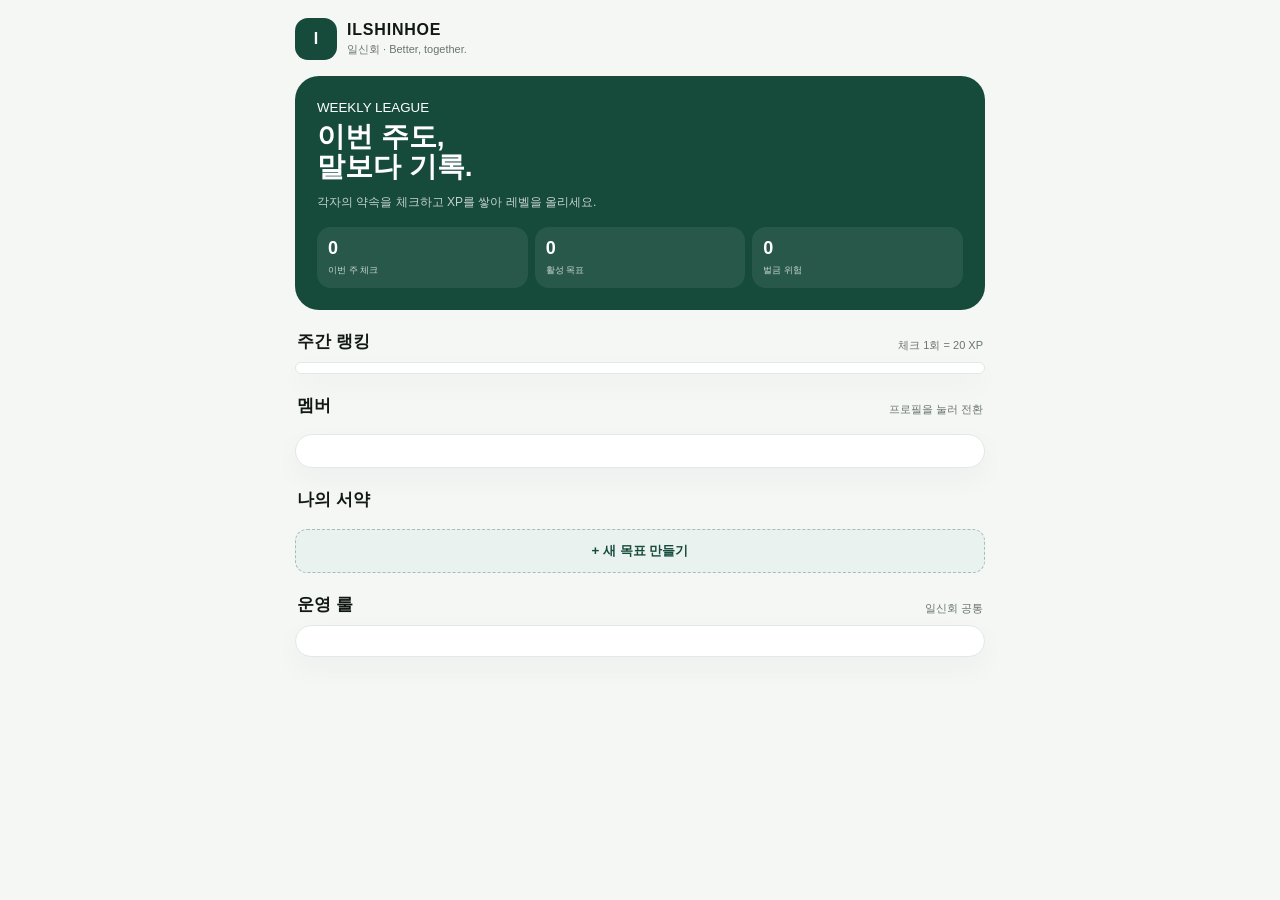
==== ilshinhoe/index.html @ 4b1492bb "Add ILSHINHOE routine league app" ====
<!doctype html><html lang="ko"><head><meta charset="utf-8"><meta name="viewport" content="width=device-width,initial-scale=1,viewport-fit=cover"><meta name="theme-color" content="#164A3B"><meta property="og:title" content="ILSHINHOE · 일신회"><meta property="og:description" content="세 사람이 함께 만드는 목표 리그"><title>ILSHINHOE · 일신회</title><style>:root{--b:#164A3B;--s:#EAF2EF;--bg:#F5F7F5;--t:#111815;--m:#6A7570;--l:#E2E8E5;--d:#963C35}*{box-sizing:border-box}body{margin:0;background:var(--bg);color:var(--t);font-family:-apple-system,BlinkMacSystemFont,"Apple SD Gothic Neo","Noto Sans KR",sans-serif}.app{max-width:720px;margin:auto;padding:18px 15px 80px}.top{display:flex;justify-content:space-between;align-items:center}.brand{display:flex;gap:10px;align-items:center}.seal,.av{display:grid;place-items:center;background:var(--b);color:#fff;font-weight:900}.seal{width:42px;height:42px;border-radius:13px}.brand b{letter-spacing:.05em}.brand small,.muted{color:var(--m);font-size:11px}.hero{margin-top:16px;background:var(--b);color:#fff;border-radius:24px;padding:22px}.hero h1{font-size:28px;line-height:1.08;margin:6px 0}.hero p{font-size:12px;opacity:.75}.stats{display:grid;grid-template-columns:repeat(3,1fr);gap:7px;margin-top:16px}.stats div{background:#ffffff14;border-radius:14px;padding:11px}.stats b{display:block;font-size:18px}.stats span{font-size:9px;opacity:.75}.sec{margin-top:20px}.sh{display:flex;justify-content:space-between;align-items:end;margin:0 2px 9px}.sh h2{font-size:17px;margin:0}.card{background:#fff;border:1px solid var(--l);border-radius:19px;box-shadow:0 10px 28px #17342c0a}.rank{padding:5px 14px}.rr{display:grid;grid-template-columns:24px 42px 1fr auto;gap:9px;align-items:center;padding:12px 0;border-bottom:1px solid var(--l)}.rr:last-child{border:0}.av{width:42px;height:42px;border-radius:50%;background:var(--s);color:var(--b);border:1px solid #d5e4de}.tabs{display:flex;gap:8px;overflow:auto;padding-bottom:8px}.tab{min-width:145px;background:#fff;border:1px solid var(--l);border-radius:16px;padding:10px;display:flex;gap:8px;align-items:center;text-align:left}.tab.on{border-color:var(--b);box-shadow:inset 0 0 0 1px var(--b)}.tab .av{width:36px;height:36px}.profile{padding:16px}.ph{display:flex;gap:11px;align-items:center}.ph .av{width:56px;height:56px;font-size:22px}.pm{flex:1}.pm h3{margin:0}.lv{background:var(--s);color:var(--b);font-weight:900;font-size:11px;border-radius:999px;padding:7px 9px}.bar{height:7px;background:#EDF1EF;border-radius:99px;overflow:hidden}.bar i{display:block;height:100%;background:var(--b)}.profile>.bar{margin-top:13px}.mins{display:grid;grid-template-columns:repeat(3,1fr);gap:7px;margin-top:12px}.mins div{background:#F7F9F8;border-radius:13px;padding:9px}.mins b{display:block}.mins span{color:var(--m);font-size:9px}.goals{display:grid;gap:9px}.goal{padding:14px}.gh{display:flex;gap:9px}.gm{flex:1}.gt{font-weight:900}.tag{font-size:9px;color:var(--b);background:var(--s);border-radius:99px;padding:3px 6px;margin-left:5px}.desc{color:var(--m);font-size:10px;line-height:1.5;margin-top:5px}.fine{font-size:10px;color:var(--d);font-weight:900}.prog{display:flex;gap:8px;align-items:center;margin-top:11px}.prog .bar{flex:1}.acts{display:grid;grid-template-columns:1fr 43px;gap:7px;margin-top:10px}.check,.add,.save{border:0;background:var(--b);color:#fff;font-weight:900;border-radius:12px;padding:12px}.check.done{background:var(--s);color:var(--b)}.edit{border:1px solid var(--l);background:#fff;border-radius:12px}.add{width:100%;margin-top:9px;background:var(--s);color:var(--b);border:1px dashed #a6beb5}.rules{padding:15px;color:#53605b;font-size:11px;line-height:1.6;white-space:pre-line}dialog{border:0;padding:0;border-radius:24px 24px 0 0;width:min(720px,100%);max-width:none;margin:auto 0 0}dialog::backdrop{background:#0b1d1790}.sheet{padding:17px 17px 28px;max-height:88vh;overflow:auto}.f{margin-bottom:10px}.f label{display:block;font-size:10px;color:var(--m);font-weight:900;margin-bottom:5px}.f input,.f textarea,.f select{width:100%;padding:12px;border:1px solid var(--l);border-radius:12px;background:#fff}.f textarea{min-height:70px}.two{display:grid;grid-template-columns:1fr 1fr;gap:8px}.save,.del{width:100%}.del{margin-top:7px;padding:11px;border:1px solid #ead5d2;background:#fff;color:var(--d);border-radius:12px;font-weight:800}@media(min-width:600px){.goals{grid-template-columns:1fr 1fr}}</style></head><body><main class="app"><header class="top"><div class="brand"><div class="seal">I</div><div><b>ILSHINHOE</b><br><small>일신회 · Better, together.</small></div></div><small id="date"></small></header><section class="hero"><small>WEEKLY LEAGUE</small><h1>이번 주도,<br>말보다 기록.</h1><p>각자의 약속을 체크하고 XP를 쌓아 레벨을 올리세요.</p><div class="stats"><div><b id="wd">0</b><span>이번 주 체크</span></div><div><b id="ag">0</b><span>활성 목표</span></div><div><b id="rf">0</b><span>벌금 위험</span></div></div></section><section class="sec"><div class="sh"><h2>주간 랭킹</h2><span class="muted">체크 1회 = 20 XP</span></div><div class="card rank" id="rank"></div></section><section class="sec"><div class="sh"><h2>멤버</h2><span class="muted">프로필을 눌러 전환</span></div><div class="tabs" id="tabs"></div><div class="card profile" id="profile"></div></section><section class="sec"><div class="sh"><h2>나의 서약</h2><span class="muted" id="gc"></span></div><div class="goals" id="goals"></div><button class="add" id="add">+ 새 목표 만들기</button></section><section class="sec"><div class="sh"><h2>운영 룰</h2><span class="muted">일신회 공통</span></div><div class="card rules" id="rules"></div></section></main><dialog id="dlg"><div class="sheet"><h3 id="st">새 목표</h3><form id="form"><input type="hidden" id="gid"><div class="f"><label>목표명</label><input id="title" required></div><div class="f"><label>실천 내용</label><textarea id="desc"></textarea></div><div class="f"><label>인증 방식</label><input id="proof"></div><div class="two"><div class="f"><label>주기</label><select id="cad"><option value="daily">매일</option><option value="weekly">주간</option></select></div><div class="f"><label>주간 횟수</label><input id="target" type="number" min="1" max="7" value="1"></div></div><div class="f"><label>미달성 벌금</label><input id="fine" type="number" min="0" step="1000" value="10000"></div><button class="save">저장하기</button><button type="button" class="del" id="del" hidden>이 목표 삭제</button></form></div></dialog><script>const U='https://kpotsnjhysgrhlnlhdnz.supabase.co',K='sb_publishable_DghWWFFdMmpY84PlZG7lMw_a0mKXqeX',H={apikey:K,Authorization:'Bearer '+K,'Content-Type':'application/json'},S={m:[],g:[],c:[],s:{},id:'son-jeongwoo'},$=s=>document.querySelector(s),$$=s=>[...document.querySelectorAll(s)];const ds=(d=new Date())=>`${d.getFullYear()}-${String(d.getMonth()+1).padStart(2,'0')}-${String(d.getDate()).padStart(2,'0')}`;function mon(d=new Date()){d=new Date(d);d.setDate(d.getDate()-((d.getDay()+6)%7));d.setHours(0,0,0,0);return d}function ad(d,n){d=new Date(d);d.setDate(d.getDate()+n);return d}const won=n=>new Intl.NumberFormat('ko-KR').format(n)+'원';async function api(p,o={}){let r=await fetch(U+'/rest/v1/'+p,{...o,headers:{...H,...o.headers}}),t=await r.text();if(!r.ok)throw Error(t);return t?JSON.parse(t):null}const gs=id=>S.g.filter(g=>g.member_id===id&&g.active),cs=id=>S.c.filter(c=>c.goal_id===id),wc=id=>{let a=ds(mon()),b=ds(ad(mon(),6));return S.c.filter(c=>c.goal_id===id&&c.check_date>=a&&c.check_date<=b)};function xp(id,all=false){let x=0;gs(id).forEach(g=>{let n=(all?cs(g.id):wc(g.id)).length;x+=n*20;if(!all&&g.cadence==='weekly'&&n>=g.target_count)x+=40});return x}const lv=x=>Math.floor(x/120)+1;function streak(id){let a=[...new Set(gs(id).flatMap(g=>cs(g.id).map(c=>c.check_date)))].sort().reverse();if(!a.length)return 0;let d=new Date();if(a[0]!=ds(d)){d.setDate(d.getDate()-1);if(a[0]!=ds(d))return 0}let s=0;for(let v of a){if(v==ds(d)){s++;d.setDate(d.getDate()-1)}else break}return s}function risk(id){let n=new Date(),el=((n.getDay()+6)%7)+1,t=0;gs(id).forEach(g=>{if(g.cadence==='daily'){let a=ds(mon()),b=ds(n),d=S.c.filter(c=>c.goal_id===g.id&&c.check_date>=a&&c.check_date<=b).length;t+=Math.max(0,el-d)*g.fine_amount}else if(n.getDay()===0&&wc(g.id).length<g.target_count)t+=g.fine_amount});return t}function render(){date.textContent=new Intl.DateTimeFormat('ko-KR',{month:'long',day:'numeric',weekday:'short'}).format(new Date());let a=ds(mon()),b=ds(ad(mon(),6));wd.textContent=S.c.filter(c=>c.check_date>=a&&c.check_date<=b).length;ag.textContent=S.g.filter(g=>g.active).length;rf.textContent=won(S.m.reduce((x,m)=>x+risk(m.id),0)).replace('원','');let r=[...S.m].sort((a,b)=>xp(b.id)-xp(a.id));rank.innerHTML=r.map((m,i)=>`<div class="rr"><b>${i+1}</b><div class="av">${m.display_name[0]}</div><div><b>${m.display_name}</b><br><small class="muted">Lv.${lv(xp(m.id,true))} · ${streak(m.id)}일 연속</small></div><b style="color:var(--b)">${xp(m.id)} XP</b></div>`).join('');tabs.innerHTML=S.m.map(m=>`<button class="tab ${m.id===S.id?'on':''}" data-m="${m.id}"><div class="av">${m.display_name[0]}</div><div><b>${m.display_name}</b><br><small class="muted">Lv.${lv(xp(m.id,true))}</small></div></button>`).join('');let m=S.m.find(x=>x.id===S.id)||S.m[0];if(!m)return;let x=xp(m.id,true);profile.innerHTML=`<div class="ph"><div class="av">${m.display_name[0]}</div><div class="pm"><h3>${m.display_name}</h3><small class="muted">ILSHINHOE MEMBER · ${xp(m.id)} XP this week</small></div><div class="lv">LV.${lv(x)}</div></div><div class="bar"><i style="width:${Math.round((x%120)/120*100)}%"></i></div><div class="mins"><div><b>${streak(m.id)}일</b><span>연속 기록</span></div><div><b>${xp(m.id)} XP</b><span>주간 경험치</span></div><div><b>${won(risk(m.id)).replace('원','')}</b><span>벌금 위험</span></div></div>`;let gl=gs(m.id);gc.textContent=gl.length+'개 활성';goals.innerHTML=gl.length?gl.map((g,i)=>{let p=g.cadence==='daily'?(S.c.some(c=>c.goal_id===g.id&&c.check_date===ds())?1:0):wc(g.id).length,t=g.cadence==='daily'?1:g.target_count,d=p>=t;return `<article class="card goal"><div class="gh"><div class="gm"><div class="gt">${g.title}<span class="tag">${g.cadence==='daily'?'매일':'주 '+g.target_count+'회'}</span></div><div class="desc">${g.description||'세부 내용 없음'}${g.proof_method?'<br>인증 · '+g.proof_method:''}</div></div><div class="fine">-${won(g.fine_amount)}</div></div><div class="prog"><div class="bar"><i style="width:${Math.min(100,p/t*100)}%"></i></div><small>${p}/${t}</small></div><div class="acts"><button class="check ${d?'done':''}" data-c="${g.id}">${d&&g.cadence==='daily'?'✓ 오늘 완료':g.cadence==='daily'?'오늘 완료 체크':'+ 1회 기록'}</button><button class="edit" data-e="${g.id}">⋯</button></div></article>`}).join(''):'<div class="card rules">아직 목표가 없습니다.</div>';rules.textContent=S.s.group_rules||'매주 일요일 자정 정산';$$('[data-m]').forEach(b=>b.onclick=()=>{S.id=b.dataset.m;render()});$$('[data-c]').forEach(b=>b.onclick=()=>check(b.dataset.c));$$('[data-e]').forEach(b=>b.onclick=()=>openGoal(S.g.find(g=>g.id===b.dataset.e)))}async function check(id){let g=S.g.find(x=>x.id===id),e=S.c.find(c=>c.goal_id===id&&c.check_date===ds());if(e&&g.cadence==='daily')await api('goal_checkins?id=eq.'+e.id,{method:'DELETE'});else if(!e)await api('goal_checkins',{method:'POST',headers:{Prefer:'return=minimal'},body:JSON.stringify({goal_id:id,check_date:ds(),note:''})});await load()}function openGoal(g){form.reset();gid.value=g?.id||'';st.textContent=g?'목표 수정':'새 목표';title.value=g?.title||'';desc.value=g?.description||'';proof.value=g?.proof_method||'';cad.value=g?.cadence||'daily';target.value=g?.target_count||1;fine.value=g?.fine_amount||10000;del.hidden=!g;dlg.showModal()}add.onclick=()=>openGoal();form.onsubmit=async e=>{e.preventDefault();let id=gid.value,p={member_id:S.id,title:title.value,description:desc.value,proof_method:proof.value,cadence:cad.value,target_count:+target.value||1,fine_amount:+fine.value||0,active:true};await api(id?'goals?id=eq.'+id:'goals',{method:id?'PATCH':'POST',headers:{Prefer:'return=minimal'},body:JSON.stringify(p)});dlg.close();load()};del.onclick=async()=>{if(gid.value&&confirm('이 목표를 삭제할까요?')){await api('goals?id=eq.'+gid.value,{method:'DELETE'});dlg.close();load()}};async function load(){let st=ds(ad(new Date(),-90)),v=await Promise.all([api('members?select=*&order=created_at.asc'),api('goals?select=*&order=sort_order.asc,created_at.asc'),api('goal_checkins?select=*&check_date=gte.'+st),api('settings?select=*')]);S.m=v[0]||[];S.g=v[1]||[];S.c=v[2]||[];S.s=Object.fromEntries((v[3]||[]).map(x=>[x.key,x.value]));render()}load();</script></body></html>
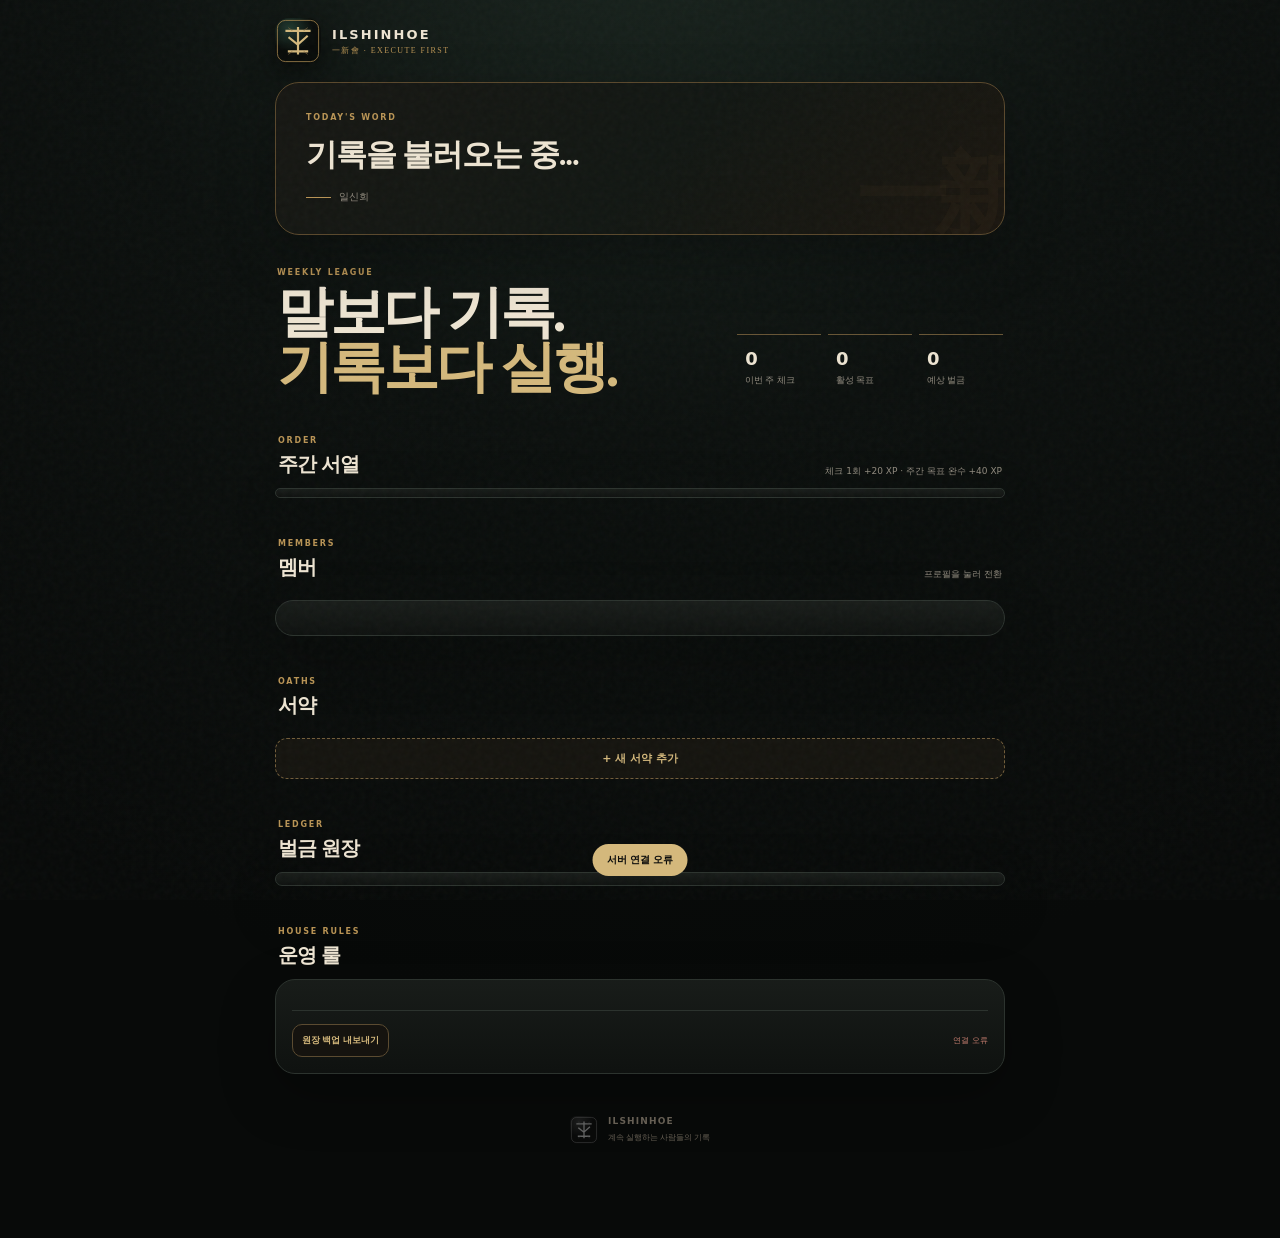
==== commit ac5f723a: "Redesign ILSHINHOE as installable noir PWA" ====
--- a/ilshinhoe/index.html
+++ b/ilshinhoe/index.html
@@ -1 +1,58 @@
-<!doctype html><html lang="ko"><head><meta charset="utf-8"><meta name="viewport" content="width=device-width,initial-scale=1,viewport-fit=cover"><meta name="theme-color" content="#164A3B"><meta property="og:title" content="ILSHINHOE · 일신회"><meta property="og:description" content="세 사람이 함께 만드는 목표 리그"><title>ILSHINHOE · 일신회</title><style>:root{--b:#164A3B;--s:#EAF2EF;--bg:#F5F7F5;--t:#111815;--m:#6A7570;--l:#E2E8E5;--d:#963C35}*{box-sizing:border-box}body{margin:0;background:var(--bg);color:var(--t);font-family:-apple-system,BlinkMacSystemFont,"Apple SD Gothic Neo","Noto Sans KR",sans-serif}.app{max-width:720px;margin:auto;padding:18px 15px 80px}.top{display:flex;justify-content:space-between;align-items:center}.brand{display:flex;gap:10px;align-items:center}.seal,.av{display:grid;place-items:center;background:var(--b);color:#fff;font-weight:900}.seal{width:42px;height:42px;border-radius:13px}.brand b{letter-spacing:.05em}.brand small,.muted{color:var(--m);font-size:11px}.hero{margin-top:16px;background:var(--b);color:#fff;border-radius:24px;padding:22px}.hero h1{font-size:28px;line-height:1.08;margin:6px 0}.hero p{font-size:12px;opacity:.75}.stats{display:grid;grid-template-columns:repeat(3,1fr);gap:7px;margin-top:16px}.stats div{background:#ffffff14;border-radius:14px;padding:11px}.stats b{display:block;font-size:18px}.stats span{font-size:9px;opacity:.75}.sec{margin-top:20px}.sh{display:flex;justify-content:space-between;align-items:end;margin:0 2px 9px}.sh h2{font-size:17px;margin:0}.card{background:#fff;border:1px solid var(--l);border-radius:19px;box-shadow:0 10px 28px #17342c0a}.rank{padding:5px 14px}.rr{display:grid;grid-template-columns:24px 42px 1fr auto;gap:9px;align-items:center;padding:12px 0;border-bottom:1px solid var(--l)}.rr:last-child{border:0}.av{width:42px;height:42px;border-radius:50%;background:var(--s);color:var(--b);border:1px solid #d5e4de}.tabs{display:flex;gap:8px;overflow:auto;padding-bottom:8px}.tab{min-width:145px;background:#fff;border:1px solid var(--l);border-radius:16px;padding:10px;display:flex;gap:8px;align-items:center;text-align:left}.tab.on{border-color:var(--b);box-shadow:inset 0 0 0 1px var(--b)}.tab .av{width:36px;height:36px}.profile{padding:16px}.ph{display:flex;gap:11px;align-items:center}.ph .av{width:56px;height:56px;font-size:22px}.pm{flex:1}.pm h3{margin:0}.lv{background:var(--s);color:var(--b);font-weight:900;font-size:11px;border-radius:999px;padding:7px 9px}.bar{height:7px;background:#EDF1EF;border-radius:99px;overflow:hidden}.bar i{display:block;height:100%;background:var(--b)}.profile>.bar{margin-top:13px}.mins{display:grid;grid-template-columns:repeat(3,1fr);gap:7px;margin-top:12px}.mins div{background:#F7F9F8;border-radius:13px;padding:9px}.mins b{display:block}.mins span{color:var(--m);font-size:9px}.goals{display:grid;gap:9px}.goal{padding:14px}.gh{display:flex;gap:9px}.gm{flex:1}.gt{font-weight:900}.tag{font-size:9px;color:var(--b);background:var(--s);border-radius:99px;padding:3px 6px;margin-left:5px}.desc{color:var(--m);font-size:10px;line-height:1.5;margin-top:5px}.fine{font-size:10px;color:var(--d);font-weight:900}.prog{display:flex;gap:8px;align-items:center;margin-top:11px}.prog .bar{flex:1}.acts{display:grid;grid-template-columns:1fr 43px;gap:7px;margin-top:10px}.check,.add,.save{border:0;background:var(--b);color:#fff;font-weight:900;border-radius:12px;padding:12px}.check.done{background:var(--s);color:var(--b)}.edit{border:1px solid var(--l);background:#fff;border-radius:12px}.add{width:100%;margin-top:9px;background:var(--s);color:var(--b);border:1px dashed #a6beb5}.rules{padding:15px;color:#53605b;font-size:11px;line-height:1.6;white-space:pre-line}dialog{border:0;padding:0;border-radius:24px 24px 0 0;width:min(720px,100%);max-width:none;margin:auto 0 0}dialog::backdrop{background:#0b1d1790}.sheet{padding:17px 17px 28px;max-height:88vh;overflow:auto}.f{margin-bottom:10px}.f label{display:block;font-size:10px;color:var(--m);font-weight:900;margin-bottom:5px}.f input,.f textarea,.f select{width:100%;padding:12px;border:1px solid var(--l);border-radius:12px;background:#fff}.f textarea{min-height:70px}.two{display:grid;grid-template-columns:1fr 1fr;gap:8px}.save,.del{width:100%}.del{margin-top:7px;padding:11px;border:1px solid #ead5d2;background:#fff;color:var(--d);border-radius:12px;font-weight:800}@media(min-width:600px){.goals{grid-template-columns:1fr 1fr}}</style></head><body><main class="app"><header class="top"><div class="brand"><div class="seal">I</div><div><b>ILSHINHOE</b><br><small>일신회 · Better, together.</small></div></div><small id="date"></small></header><section class="hero"><small>WEEKLY LEAGUE</small><h1>이번 주도,<br>말보다 기록.</h1><p>각자의 약속을 체크하고 XP를 쌓아 레벨을 올리세요.</p><div class="stats"><div><b id="wd">0</b><span>이번 주 체크</span></div><div><b id="ag">0</b><span>활성 목표</span></div><div><b id="rf">0</b><span>벌금 위험</span></div></div></section><section class="sec"><div class="sh"><h2>주간 랭킹</h2><span class="muted">체크 1회 = 20 XP</span></div><div class="card rank" id="rank"></div></section><section class="sec"><div class="sh"><h2>멤버</h2><span class="muted">프로필을 눌러 전환</span></div><div class="tabs" id="tabs"></div><div class="card profile" id="profile"></div></section><section class="sec"><div class="sh"><h2>나의 서약</h2><span class="muted" id="gc"></span></div><div class="goals" id="goals"></div><button class="add" id="add">+ 새 목표 만들기</button></section><section class="sec"><div class="sh"><h2>운영 룰</h2><span class="muted">일신회 공통</span></div><div class="card rules" id="rules"></div></section></main><dialog id="dlg"><div class="sheet"><h3 id="st">새 목표</h3><form id="form"><input type="hidden" id="gid"><div class="f"><label>목표명</label><input id="title" required></div><div class="f"><label>실천 내용</label><textarea id="desc"></textarea></div><div class="f"><label>인증 방식</label><input id="proof"></div><div class="two"><div class="f"><label>주기</label><select id="cad"><option value="daily">매일</option><option value="weekly">주간</option></select></div><div class="f"><label>주간 횟수</label><input id="target" type="number" min="1" max="7" value="1"></div></div><div class="f"><label>미달성 벌금</label><input id="fine" type="number" min="0" step="1000" value="10000"></div><button class="save">저장하기</button><button type="button" class="del" id="del" hidden>이 목표 삭제</button></form></div></dialog><script>const U='https://kpotsnjhysgrhlnlhdnz.supabase.co',K='sb_publishable_DghWWFFdMmpY84PlZG7lMw_a0mKXqeX',H={apikey:K,Authorization:'Bearer '+K,'Content-Type':'application/json'},S={m:[],g:[],c:[],s:{},id:'son-jeongwoo'},$=s=>document.querySelector(s),$$=s=>[...document.querySelectorAll(s)];const ds=(d=new Date())=>`${d.getFullYear()}-${String(d.getMonth()+1).padStart(2,'0')}-${String(d.getDate()).padStart(2,'0')}`;function mon(d=new Date()){d=new Date(d);d.setDate(d.getDate()-((d.getDay()+6)%7));d.setHours(0,0,0,0);return d}function ad(d,n){d=new Date(d);d.setDate(d.getDate()+n);return d}const won=n=>new Intl.NumberFormat('ko-KR').format(n)+'원';async function api(p,o={}){let r=await fetch(U+'/rest/v1/'+p,{...o,headers:{...H,...o.headers}}),t=await r.text();if(!r.ok)throw Error(t);return t?JSON.parse(t):null}const gs=id=>S.g.filter(g=>g.member_id===id&&g.active),cs=id=>S.c.filter(c=>c.goal_id===id),wc=id=>{let a=ds(mon()),b=ds(ad(mon(),6));return S.c.filter(c=>c.goal_id===id&&c.check_date>=a&&c.check_date<=b)};function xp(id,all=false){let x=0;gs(id).forEach(g=>{let n=(all?cs(g.id):wc(g.id)).length;x+=n*20;if(!all&&g.cadence==='weekly'&&n>=g.target_count)x+=40});return x}const lv=x=>Math.floor(x/120)+1;function streak(id){let a=[...new Set(gs(id).flatMap(g=>cs(g.id).map(c=>c.check_date)))].sort().reverse();if(!a.length)return 0;let d=new Date();if(a[0]!=ds(d)){d.setDate(d.getDate()-1);if(a[0]!=ds(d))return 0}let s=0;for(let v of a){if(v==ds(d)){s++;d.setDate(d.getDate()-1)}else break}return s}function risk(id){let n=new Date(),el=((n.getDay()+6)%7)+1,t=0;gs(id).forEach(g=>{if(g.cadence==='daily'){let a=ds(mon()),b=ds(n),d=S.c.filter(c=>c.goal_id===g.id&&c.check_date>=a&&c.check_date<=b).length;t+=Math.max(0,el-d)*g.fine_amount}else if(n.getDay()===0&&wc(g.id).length<g.target_count)t+=g.fine_amount});return t}function render(){date.textContent=new Intl.DateTimeFormat('ko-KR',{month:'long',day:'numeric',weekday:'short'}).format(new Date());let a=ds(mon()),b=ds(ad(mon(),6));wd.textContent=S.c.filter(c=>c.check_date>=a&&c.check_date<=b).length;ag.textContent=S.g.filter(g=>g.active).length;rf.textContent=won(S.m.reduce((x,m)=>x+risk(m.id),0)).replace('원','');let r=[...S.m].sort((a,b)=>xp(b.id)-xp(a.id));rank.innerHTML=r.map((m,i)=>`<div class="rr"><b>${i+1}</b><div class="av">${m.display_name[0]}</div><div><b>${m.display_name}</b><br><small class="muted">Lv.${lv(xp(m.id,true))} · ${streak(m.id)}일 연속</small></div><b style="color:var(--b)">${xp(m.id)} XP</b></div>`).join('');tabs.innerHTML=S.m.map(m=>`<button class="tab ${m.id===S.id?'on':''}" data-m="${m.id}"><div class="av">${m.display_name[0]}</div><div><b>${m.display_name}</b><br><small class="muted">Lv.${lv(xp(m.id,true))}</small></div></button>`).join('');let m=S.m.find(x=>x.id===S.id)||S.m[0];if(!m)return;let x=xp(m.id,true);profile.innerHTML=`<div class="ph"><div class="av">${m.display_name[0]}</div><div class="pm"><h3>${m.display_name}</h3><small class="muted">ILSHINHOE MEMBER · ${xp(m.id)} XP this week</small></div><div class="lv">LV.${lv(x)}</div></div><div class="bar"><i style="width:${Math.round((x%120)/120*100)}%"></i></div><div class="mins"><div><b>${streak(m.id)}일</b><span>연속 기록</span></div><div><b>${xp(m.id)} XP</b><span>주간 경험치</span></div><div><b>${won(risk(m.id)).replace('원','')}</b><span>벌금 위험</span></div></div>`;let gl=gs(m.id);gc.textContent=gl.length+'개 활성';goals.innerHTML=gl.length?gl.map((g,i)=>{let p=g.cadence==='daily'?(S.c.some(c=>c.goal_id===g.id&&c.check_date===ds())?1:0):wc(g.id).length,t=g.cadence==='daily'?1:g.target_count,d=p>=t;return `<article class="card goal"><div class="gh"><div class="gm"><div class="gt">${g.title}<span class="tag">${g.cadence==='daily'?'매일':'주 '+g.target_count+'회'}</span></div><div class="desc">${g.description||'세부 내용 없음'}${g.proof_method?'<br>인증 · '+g.proof_method:''}</div></div><div class="fine">-${won(g.fine_amount)}</div></div><div class="prog"><div class="bar"><i style="width:${Math.min(100,p/t*100)}%"></i></div><small>${p}/${t}</small></div><div class="acts"><button class="check ${d?'done':''}" data-c="${g.id}">${d&&g.cadence==='daily'?'✓ 오늘 완료':g.cadence==='daily'?'오늘 완료 체크':'+ 1회 기록'}</button><button class="edit" data-e="${g.id}">⋯</button></div></article>`}).join(''):'<div class="card rules">아직 목표가 없습니다.</div>';rules.textContent=S.s.group_rules||'매주 일요일 자정 정산';$$('[data-m]').forEach(b=>b.onclick=()=>{S.id=b.dataset.m;render()});$$('[data-c]').forEach(b=>b.onclick=()=>check(b.dataset.c));$$('[data-e]').forEach(b=>b.onclick=()=>openGoal(S.g.find(g=>g.id===b.dataset.e)))}async function check(id){let g=S.g.find(x=>x.id===id),e=S.c.find(c=>c.goal_id===id&&c.check_date===ds());if(e&&g.cadence==='daily')await api('goal_checkins?id=eq.'+e.id,{method:'DELETE'});else if(!e)await api('goal_checkins',{method:'POST',headers:{Prefer:'return=minimal'},body:JSON.stringify({goal_id:id,check_date:ds(),note:''})});await load()}function openGoal(g){form.reset();gid.value=g?.id||'';st.textContent=g?'목표 수정':'새 목표';title.value=g?.title||'';desc.value=g?.description||'';proof.value=g?.proof_method||'';cad.value=g?.cadence||'daily';target.value=g?.target_count||1;fine.value=g?.fine_amount||10000;del.hidden=!g;dlg.showModal()}add.onclick=()=>openGoal();form.onsubmit=async e=>{e.preventDefault();let id=gid.value,p={member_id:S.id,title:title.value,description:desc.value,proof_method:proof.value,cadence:cad.value,target_count:+target.value||1,fine_amount:+fine.value||0,active:true};await api(id?'goals?id=eq.'+id:'goals',{method:id?'PATCH':'POST',headers:{Prefer:'return=minimal'},body:JSON.stringify(p)});dlg.close();load()};del.onclick=async()=>{if(gid.value&&confirm('이 목표를 삭제할까요?')){await api('goals?id=eq.'+gid.value,{method:'DELETE'});dlg.close();load()}};async function load(){let st=ds(ad(new Date(),-90)),v=await Promise.all([api('members?select=*&order=created_at.asc'),api('goals?select=*&order=sort_order.asc,created_at.asc'),api('goal_checkins?select=*&check_date=gte.'+st),api('settings?select=*')]);S.m=v[0]||[];S.g=v[1]||[];S.c=v[2]||[];S.s=Object.fromEntries((v[3]||[]).map(x=>[x.key,x.value]));render()}load();</script></body></html>+<!doctype html>
+<html lang="ko">
+<head>
+  <meta charset="utf-8">
+  <meta name="viewport" content="width=device-width,initial-scale=1,viewport-fit=cover">
+  <meta name="theme-color" content="#0a0d0c">
+  <meta name="color-scheme" content="dark">
+  <meta name="description" content="일신회 — 말보다 기록. 세 사람의 실행과 정산을 기록하는 주간 리그.">
+  <meta property="og:title" content="ILSHINHOE · 일신회">
+  <meta property="og:description" content="말보다 기록. 세 사람의 실행과 정산을 기록하는 주간 리그.">
+  <meta property="og:type" content="website">
+  <meta property="og:image" content="https://sa03134.github.io/ilshinhoe/icon-512.svg">
+  <link rel="manifest" href="./manifest.webmanifest">
+  <link rel="icon" href="./icon-192.svg" type="image/svg+xml">
+  <link rel="stylesheet" href="./styles.css?v=4">
+  <title>ILSHINHOE · 일신회</title>
+</head>
+<body>
+  <div class="grain" aria-hidden="true"></div>
+  <main class="app-shell">
+    <header class="topbar">
+      <a class="brand" href="./" aria-label="일신회 홈">
+        <img class="brand-mark" src="./icon-192.svg" alt="일신회 문장">
+        <span class="brand-copy"><b>ILSHINHOE</b><small>一新會 · EXECUTE FIRST</small></span>
+      </a>
+      <div class="top-actions"><time id="dateLabel"></time><button id="installBtn" class="icon-btn install-btn" type="button" hidden>앱 설치</button></div>
+    </header>
+
+    <section class="quote-panel panel-brass" aria-labelledby="quoteEyebrow">
+      <div class="quote-kicker" id="quoteEyebrow">TODAY'S WORD</div>
+      <blockquote id="dailyQuote">기록을 불러오는 중...</blockquote>
+      <div class="quote-meta"><span class="dash"></span><span id="quoteBy">일신회</span></div>
+    </section>
+
+    <section class="league-overview">
+      <div><p class="eyebrow">WEEKLY LEAGUE</p><h1>말보다 기록.<br><em>기록보다 실행.</em></h1></div>
+      <div class="overview-stats"><article><b id="weekCheckins">0</b><span>이번 주 체크</span></article><article><b id="activeGoals">0</b><span>활성 목표</span></article><article><b id="riskFine">0</b><span>예상 벌금</span></article></div>
+    </section>
+
+    <section class="section"><div class="section-head"><div><span class="eyebrow">ORDER</span><h2>주간 서열</h2></div><span class="section-note">체크 1회 +20 XP · 주간 목표 완수 +40 XP</span></div><div id="ranking" class="ranking panel"></div></section>
+
+    <section class="section"><div class="section-head"><div><span class="eyebrow">MEMBERS</span><h2>멤버</h2></div><span class="section-note">프로필을 눌러 전환</span></div><div id="memberTabs" class="member-tabs"></div><div id="profile" class="profile panel"></div></section>
+
+    <section class="section"><div class="section-head"><div><span class="eyebrow">OATHS</span><h2>서약</h2></div><span id="goalCount" class="section-note"></span></div><div id="goals" class="goal-list"></div><button id="addGoalBtn" class="wide-btn ghost-gold" type="button">+ 새 서약 추가</button></section>
+
+    <section class="section"><div class="section-head"><div><span class="eyebrow">LEDGER</span><h2>벌금 원장</h2></div><span id="ledgerSummary" class="section-note"></span></div><div id="ledger" class="ledger panel"></div></section>
+
+    <section class="section"><div class="section-head"><div><span class="eyebrow">HOUSE RULES</span><h2>운영 룰</h2></div></div><div class="panel rules-wrap"><div id="rules" class="rules"></div><div class="utility-row"><button id="exportBtn" class="utility-btn" type="button">원장 백업 내보내기</button><span id="syncState" class="sync-state">서버 동기화</span></div></div></section>
+
+    <footer><img src="./icon-192.svg" alt="" aria-hidden="true"><div><b>ILSHINHOE</b><small>계속 실행하는 사람들의 기록</small></div></footer>
+  </main>
+
+  <dialog id="goalDialog"><form method="dialog" class="sheet" id="goalForm"><div class="sheet-head"><div><span class="eyebrow">OATH EDITOR</span><h3 id="dialogTitle">새 서약</h3></div><button class="close-btn" value="cancel" aria-label="닫기">×</button></div><input type="hidden" id="goalId"><label>서약명<input id="goalTitle" maxlength="80" required placeholder="예: 독서"></label><label>실천 내용<textarea id="goalDescription" placeholder="예: 책 10p 이상 읽기"></textarea></label><label>인증 방식<input id="goalProof" placeholder="예: 마지막 페이지 사진"></label><div class="field-grid"><label>주기<select id="goalCadence"><option value="daily">매일</option><option value="weekly">주간</option></select></label><label>주간 횟수<input id="goalTarget" type="number" min="1" max="7" value="1"></label></div><label>미달성 벌금<input id="goalFine" type="number" min="0" step="1000" value="10000"></label><button class="wide-btn solid-gold" value="default">저장</button><button id="deleteGoalBtn" class="wide-btn danger-btn" type="button" hidden>이 서약 삭제</button></form></dialog>
+
+  <div id="toast" class="toast" role="status" aria-live="polite"></div>
+  <script src="./app.js?v=4" defer></script>
+</body>
+</html>
--- a/ilshinhoe/styles.css
+++ b/ilshinhoe/styles.css
@@ -0,0 +1,8 @@
+:root{
+  --ink:#090b0a;--ink2:#0f1311;--paper:#151916;--paper2:#1a1f1b;--line:#2c332e;
+  --ivory:#ede4d2;--muted:#918b7f;--gold:#b99455;--gold2:#d4b87c;--green:#173529;
+  --red:#a85b4c;--shadow:0 20px 55px rgba(0,0,0,.28);--r:20px
+}
+*{box-sizing:border-box}html{background:var(--ink)}body{margin:0;color:var(--ivory);background:radial-gradient(circle at 50% -10%,#1a251f 0,#0c100e 37%,#080a09 75%);font-family:ui-serif,Georgia,"Times New Roman","Apple SD Gothic Neo","Noto Serif KR",serif;-webkit-font-smoothing:antialiased;min-height:100vh}
+button,input,textarea,select{font:inherit}.grain{pointer-events:none;position:fixed;inset:0;z-index:20;opacity:.045;background-image:url("data:image/svg+xml,%3Csvg viewBox='0 0 180 180' xmlns='http://www.w3.org/2000/svg'%3E%3Cfilter id='n'%3E%3CfeTurbulence type='fractalNoise' baseFrequency='.9' numOctaves='4' stitchTiles='stitch'/%3E%3C/filter%3E%3Crect width='100%25' height='100%25' filter='url(%23n)' opacity='.7'/%3E%3C/svg%3E")}.app-shell{width:min(760px,100%);margin:auto;padding:18px 15px calc(86px + env(safe-area-inset-bottom))}.topbar{display:flex;align-items:center;justify-content:space-between;gap:12px}.brand{display:flex;align-items:center;gap:11px;text-decoration:none;color:inherit}.brand-mark{width:46px;height:46px;border-radius:14px;box-shadow:0 8px 30px #0008}.brand-copy b{display:block;font-family:ui-sans-serif,system-ui,sans-serif;letter-spacing:.16em;font-size:13px}.brand-copy small{display:block;color:var(--gold);font-size:8px;letter-spacing:.18em;margin-top:3px}.top-actions{display:flex;align-items:center;gap:8px}#dateLabel{color:var(--muted);font-size:10px}.icon-btn{border:1px solid #6f5a38;background:#15130f;color:var(--gold2);border-radius:999px;padding:8px 10px;font-size:10px;font-weight:800}.panel{background:linear-gradient(180deg,rgba(25,29,26,.96),rgba(15,18,16,.97));border:1px solid var(--line);border-radius:var(--r);box-shadow:var(--shadow)}.panel-brass{border:1px solid #5a482c;background:linear-gradient(135deg,#171713 0,#121713 52%,#1b160f 100%);box-shadow:var(--shadow)}.quote-panel{position:relative;margin-top:18px;padding:23px 22px 21px;border-radius:24px;overflow:hidden}.quote-panel:after{content:"一新";position:absolute;right:-8px;bottom:-25px;font-size:92px;font-weight:900;color:#b9945509;letter-spacing:-.15em}.quote-kicker,.eyebrow{font-family:ui-sans-serif,system-ui,sans-serif;font-size:8px;font-weight:900;letter-spacing:.22em;color:var(--gold)}blockquote{position:relative;z-index:1;margin:12px 0 15px;font-size:clamp(20px,6vw,31px);line-height:1.33;letter-spacing:-.035em;font-weight:800;word-break:keep-all}.quote-meta{position:relative;z-index:1;display:flex;align-items:center;gap:8px;color:var(--muted);font-size:10px}.dash{width:25px;height:1px;background:var(--gold)}.league-overview{display:grid;gap:17px;margin-top:25px;padding:0 2px}.league-overview h1{margin:8px 0 0;font-size:clamp(34px,9vw,56px);line-height:.98;letter-spacing:-.055em}.league-overview h1 em{color:var(--gold2);font-style:normal}.overview-stats{display:grid;grid-template-columns:repeat(3,1fr);gap:7px}.overview-stats article{border-top:1px solid #685535;padding:13px 8px 8px}.overview-stats b{display:block;font-family:ui-sans-serif,system-ui,sans-serif;font-size:18px}.overview-stats span{color:var(--muted);font-size:9px}.section{margin-top:30px}.section-head{display:flex;justify-content:space-between;align-items:end;gap:12px;margin:0 3px 10px}.section-head h2{margin:4px 0 0;font-size:20px;letter-spacing:-.035em}.section-note{font-family:ui-sans-serif,system-ui,sans-serif;color:var(--muted);font-size:9px;text-align:right}.ranking{padding:4px 14px}.rank-row{display:grid;grid-template-columns:27px 46px 1fr auto;gap:10px;align-items:center;padding:13px 0;border-bottom:1px solid var(--line)}.rank-row:last-child{border:0}.rank-no{color:var(--gold);font-family:ui-sans-serif,system-ui,sans-serif;font-weight:900;font-size:13px}.avatar{display:grid;place-items:center;width:46px;height:46px;border-radius:50%;background:radial-gradient(circle at 35% 30%,#32493d,#14251d 70%);border:1px solid #6d5737;color:var(--gold2);font-family:ui-sans-serif,system-ui,sans-serif;font-size:18px;font-weight:950;box-shadow:inset 0 0 0 3px #0b0e0c}.rank-main b{font-size:14px}.rank-main small{display:block;color:var(--muted);font-family:ui-sans-serif,system-ui,sans-serif;font-size:9px;margin-top:4px}.xp{font-family:ui-sans-serif,system-ui,sans-serif;color:var(--gold2);font-weight:900;font-size:11px}.member-tabs{display:flex;gap:8px;overflow:auto;padding-bottom:9px;scrollbar-width:none}.member-tabs::-webkit-scrollbar{display:none}.member-tab{flex:0 0 155px;border:1px solid var(--line);background:#101311;border-radius:16px;padding:10px;display:flex;align-items:center;gap:8px;color:var(--ivory);text-align:left}.member-tab.active{border-color:#866c42;box-shadow:inset 0 0 0 1px #866c42}.member-tab .avatar{width:37px;height:37px;font-size:14px}.member-tab b{font-size:11px}.member-tab small{display:block;color:var(--muted);font-size:8px;margin-top:2px}.profile{padding:17px}.profile-head{display:flex;align-items:center;gap:12px}.profile-head .avatar{width:59px;height:59px;font-size:22px}.profile-name{flex:1}.profile-name h3{margin:0;font-size:22px}.profile-name p{margin:4px 0 0;color:var(--muted);font-size:9px;letter-spacing:.08em}.level-badge{border:1px solid #6b5738;background:#1d1a13;color:var(--gold2);padding:8px 9px;border-radius:999px;font-family:ui-sans-serif,system-ui,sans-serif;font-weight:900;font-size:9px}.progress{height:7px;background:#252b27;border-radius:99px;overflow:hidden}.progress i{display:block;height:100%;background:linear-gradient(90deg,#7c6239,var(--gold2));border-radius:99px}.profile>.progress{margin-top:15px}.profile-minis{display:grid;grid-template-columns:repeat(3,1fr);gap:7px;margin-top:12px}.profile-minis div{background:#111512;border:1px solid #242b26;border-radius:13px;padding:10px}.profile-minis b{display:block;font-family:ui-sans-serif,system-ui,sans-serif;font-size:14px}.profile-minis span{color:var(--muted);font-size:8px}.goal-list{display:grid;gap:10px}.goal-card{padding:15px}.goal-top{display:flex;gap:10px;align-items:flex-start}.goal-index{display:grid;place-items:center;flex:0 0 34px;height:34px;border:1px solid #6c5737;color:var(--gold2);font-family:ui-sans-serif,system-ui,sans-serif;font-size:11px;font-weight:900;transform:rotate(45deg);border-radius:7px}.goal-index span{transform:rotate(-45deg)}.goal-main{flex:1;min-width:0}.goal-title{font-size:16px;font-weight:900}.tag{display:inline-block;margin-left:6px;padding:3px 6px;border:1px solid #51452e;border-radius:999px;color:var(--gold);font-family:ui-sans-serif,system-ui,sans-serif;font-size:7px;vertical-align:2px}.goal-desc{margin-top:5px;color:var(--muted);font-family:ui-sans-serif,system-ui,sans-serif;font-size:9px;line-height:1.55}.goal-fine{color:#cf8271;font-family:ui-sans-serif,system-ui,sans-serif;font-size:9px;font-weight:900;white-space:nowrap}.goal-progress{display:flex;align-items:center;gap:9px;margin-top:13px}.goal-progress .progress{flex:1}.goal-progress small{font-family:ui-sans-serif,system-ui,sans-serif;color:var(--muted);font-size:9px}.goal-actions{display:grid;grid-template-columns:1fr 44px;gap:7px;margin-top:11px}.check-btn,.wide-btn{border:0;border-radius:12px;padding:12px;font-family:ui-sans-serif,system-ui,sans-serif;font-size:11px;font-weight:900}.check-btn{background:var(--gold);color:#0d0d0b}.check-btn.done{background:#203329;color:#b8d0c4;border:1px solid #365546}.edit-btn{border:1px solid var(--line);border-radius:12px;background:#101311;color:var(--gold);font-weight:900}.ghost-gold{width:100%;margin-top:9px;background:#15140f;border:1px dashed #725d3a;color:var(--gold2)}.solid-gold{width:100%;background:var(--gold);color:#0b0c0b}.ledger{padding:6px 14px}.ledger-empty{padding:22px 4px;text-align:center;color:var(--muted);font-size:11px}.ledger-row{display:grid;grid-template-columns:1fr auto;gap:12px;padding:14px 0;border-bottom:1px solid var(--line)}.ledger-row:last-child{border:0}.ledger-row b{font-size:13px}.ledger-row small{display:block;color:var(--muted);font-family:ui-sans-serif,system-ui,sans-serif;font-size:8px;margin-top:5px;line-height:1.5}.ledger-amount{text-align:right}.ledger-amount strong{display:block;color:#d18c7c;font-family:ui-sans-serif,system-ui,sans-serif;font-size:13px}.settle-btn{margin-top:6px;border:1px solid #5e5037;background:#17150f;color:var(--gold2);border-radius:8px;padding:5px 7px;font-size:8px;font-weight:900}.settled{color:#7e9b8d!important}.rules-wrap{padding:16px}.rules{white-space:pre-line;color:#aaa397;font-size:11px;line-height:1.7}.utility-row{display:flex;align-items:center;justify-content:space-between;gap:10px;border-top:1px solid var(--line);margin-top:14px;padding-top:13px}.utility-btn{border:1px solid #5b4b31;background:#15130f;color:var(--gold2);border-radius:10px;padding:9px;font-size:9px;font-weight:800}.sync-state{color:#6f897c;font-family:ui-sans-serif,system-ui,sans-serif;font-size:8px}.sync-state.error{color:#c17b6d}footer{display:flex;align-items:center;justify-content:center;gap:10px;color:#665f54;margin:42px 0 8px}footer img{width:28px;height:28px;filter:grayscale(1);opacity:.5}footer b{display:block;font-family:ui-sans-serif,system-ui,sans-serif;letter-spacing:.13em;font-size:9px}footer small{font-size:8px}.toast{position:fixed;z-index:50;left:50%;bottom:calc(24px + env(safe-area-inset-bottom));transform:translate(-50%,12px);opacity:0;pointer-events:none;background:#d4b87c;color:#0b0c0b;border-radius:999px;padding:9px 14px;font-family:ui-sans-serif,system-ui,sans-serif;font-size:10px;font-weight:900;transition:.18s}.toast.show{opacity:1;transform:translate(-50%,0)}dialog{border:0;padding:0;background:transparent;width:min(720px,100%);max-width:none;margin:auto 0 0}dialog::backdrop{background:#000b;backdrop-filter:blur(2px)}.sheet{background:#121613;border:1px solid #3a3327;border-radius:24px 24px 0 0;padding:18px 17px calc(22px + env(safe-area-inset-bottom));max-height:90vh;overflow:auto;color:var(--ivory)}.sheet-head{display:flex;justify-content:space-between;align-items:flex-start;margin-bottom:16px}.sheet h3{margin:4px 0 0}.close-btn{border:1px solid var(--line);background:#0d100e;color:var(--ivory);width:34px;height:34px;border-radius:50%;font-size:19px}.sheet label{display:block;color:var(--muted);font-family:ui-sans-serif,system-ui,sans-serif;font-size:9px;font-weight:800;margin-bottom:11px}.sheet input,.sheet textarea,.sheet select{display:block;width:100%;margin-top:5px;border:1px solid #343b36;background:#0d100e;color:var(--ivory);border-radius:12px;padding:12px;outline:none}.sheet textarea{min-height:76px;resize:vertical}.sheet input:focus,.sheet textarea:focus,.sheet select:focus{border-color:#78613e}.field-grid{display:grid;grid-template-columns:1fr 1fr;gap:8px}.danger-btn{width:100%;margin-top:7px;background:#1b1110;border:1px solid #5e2d28;color:#c4796c}
+@media(min-width:650px){.league-overview{grid-template-columns:1.25fr .75fr;align-items:end}.goal-list{grid-template-columns:1fr 1fr}.quote-panel{padding:30px}.section{margin-top:34px}}
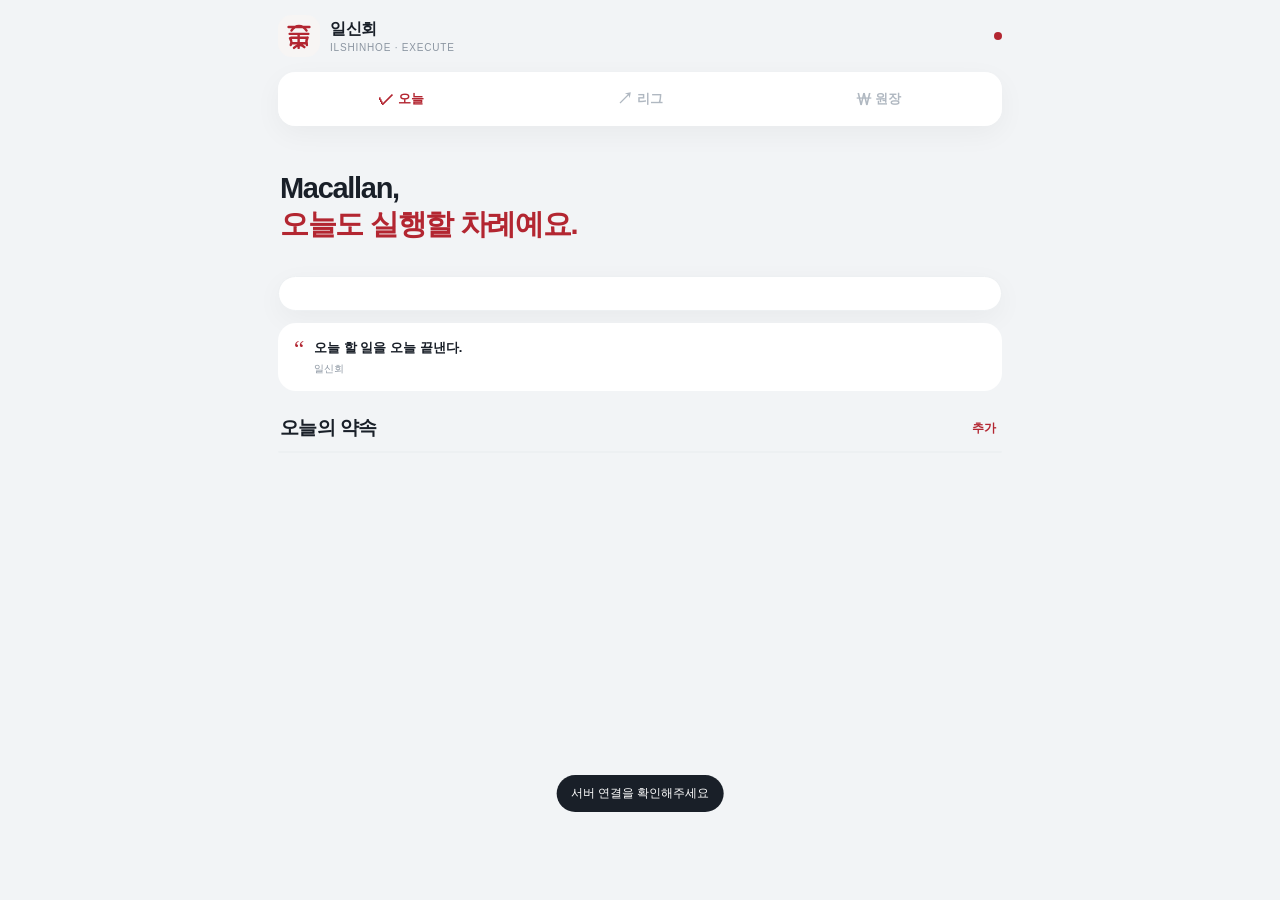
==== commit eb558c9b: "Redesign ILSHINHOE for compact mobile-first UX" ====
--- a/ilshinhoe/index.html
+++ b/ilshinhoe/index.html
@@ -1,58 +1,135 @@
 <!doctype html>
 <html lang="ko">
 <head>
-  <meta charset="utf-8">
-  <meta name="viewport" content="width=device-width,initial-scale=1,viewport-fit=cover">
-  <meta name="theme-color" content="#0a0d0c">
-  <meta name="color-scheme" content="dark">
-  <meta name="description" content="일신회 — 말보다 기록. 세 사람의 실행과 정산을 기록하는 주간 리그.">
-  <meta property="og:title" content="ILSHINHOE · 일신회">
-  <meta property="og:description" content="말보다 기록. 세 사람의 실행과 정산을 기록하는 주간 리그.">
-  <meta property="og:type" content="website">
-  <meta property="og:image" content="https://sa03134.github.io/ilshinhoe/icon-512.svg">
-  <link rel="manifest" href="./manifest.webmanifest">
-  <link rel="icon" href="./icon-192.svg" type="image/svg+xml">
-  <link rel="stylesheet" href="./styles.css?v=4">
-  <title>ILSHINHOE · 일신회</title>
+<meta charset="utf-8">
+<meta name="viewport" content="width=device-width,initial-scale=1,viewport-fit=cover">
+<meta name="theme-color" content="#f2f4f6">
+<meta name="description" content="일신회 — 실행을 기록하고, 약속을 지키는 세 사람의 리그">
+<meta property="og:title" content="일신회 · ILSHINHOE">
+<meta property="og:description" content="말보다 실행. 오늘의 약속을 기록하세요.">
+<meta property="og:type" content="website">
+<link rel="manifest" href="./manifest.webmanifest?v=9">
+<link rel="icon" href="./icon-192.svg" type="image/svg+xml">
+<title>일신회 · ILSHINHOE</title>
+<style>
+:root{--bg:#f2f4f6;--card:#fff;--text:#191f28;--muted:#8b95a1;--line:#e5e8eb;--soft:#f7f8fa;--red:#b32631;--redsoft:#fff1f2;--green:#159570;--shadow:0 8px 28px rgba(0,0,0,.045)}
+*{box-sizing:border-box}html{background:var(--bg)}body{margin:0;color:var(--text);background:var(--bg);font-family:-apple-system,BlinkMacSystemFont,"Apple SD Gothic Neo","Noto Sans KR","Segoe UI",sans-serif;-webkit-font-smoothing:antialiased}button,input,textarea,select{font:inherit}button{cursor:pointer}button:active{transform:scale(.985)}
+.app{width:min(100%,760px);margin:auto;min-height:100vh;padding:0 18px calc(92px + env(safe-area-inset-bottom))}.top{height:72px;display:flex;align-items:center;justify-content:space-between}.brand{display:flex;align-items:center;gap:10px}.logo{width:42px;height:42px;border-radius:14px;background:#f7f5f4;display:grid;place-items:center;overflow:hidden}.logo svg{width:36px;height:36px}.brand-copy b{display:block;font-size:16px;letter-spacing:-.02em}.brand-copy span{display:block;font-size:10px;color:var(--muted);margin-top:2px;letter-spacing:.08em}.top-actions{display:flex;gap:8px;align-items:center}.install{display:none;border:0;background:var(--text);color:white;border-radius:999px;padding:9px 12px;font-size:12px;font-weight:700}.sync{width:8px;height:8px;border-radius:50%;background:#c7cdd3}.sync.ok{background:var(--green)}.sync.bad{background:var(--red)}
+.view{display:none}.view.active{display:block}.hello{padding:10px 2px 16px}.hello small{font-size:13px;color:var(--muted);font-weight:650}.hello h1{font-size:29px;line-height:1.25;letter-spacing:-.045em;margin:6px 0 0}.hello h1 strong{color:var(--red)}
+.switcher{display:flex;gap:7px;overflow:auto;padding:1px 0 16px;scrollbar-width:none}.switcher::-webkit-scrollbar{display:none}.member-chip{flex:0 0 auto;border:1px solid var(--line);background:var(--card);border-radius:999px;padding:9px 13px;display:flex;align-items:center;gap:7px;color:#4e5968;font-size:13px;font-weight:700}.member-chip.active{border-color:var(--text);color:var(--text);box-shadow:inset 0 0 0 .5px var(--text)}.avatar{width:25px;height:25px;border-radius:50%;display:grid;place-items:center;background:var(--soft);font-size:11px;font-weight:850}.member-chip.active .avatar{background:var(--text);color:#fff}
+.summary{background:var(--card);border-radius:22px;padding:18px 18px 15px;box-shadow:var(--shadow)}.summary-top{display:flex;align-items:center;justify-content:space-between;margin-bottom:15px}.summary-name{display:flex;align-items:center;gap:11px}.summary-name .avatar{width:45px;height:45px;font-size:16px;background:var(--text);color:#fff}.summary-name b{display:block;font-size:17px}.summary-name span{display:block;font-size:11px;color:var(--muted);margin-top:3px}.level{background:var(--redsoft);color:var(--red);font-size:11px;font-weight:850;padding:7px 9px;border-radius:999px}.metrics{display:grid;grid-template-columns:repeat(3,1fr);gap:8px}.metric{background:var(--soft);border-radius:14px;padding:11px}.metric b{display:block;font-size:18px;letter-spacing:-.03em}.metric span{font-size:10px;color:var(--muted)}
+.quote{margin-top:12px;background:#fff;border-radius:18px;padding:15px 16px;display:flex;gap:10px;align-items:flex-start}.quote-mark{color:var(--red);font-size:23px;line-height:1;font-family:Georgia,serif}.quote p{font-size:13px;line-height:1.52;margin:0;font-weight:650}.quote small{display:block;color:var(--muted);font-size:10px;margin-top:5px}
+.section{margin-top:24px}.section-head{display:flex;justify-content:space-between;align-items:end;margin:0 2px 10px}.section-head h2{font-size:19px;letter-spacing:-.035em;margin:0}.section-head span{color:var(--muted);font-size:11px}.text-btn{border:0;background:none;color:var(--red);font-size:12px;font-weight:800;padding:4px}
+.goal-list{background:var(--card);border-radius:20px;overflow:hidden;box-shadow:var(--shadow)}.goal{padding:15px 15px 14px;border-bottom:1px solid var(--line)}.goal:last-child{border-bottom:0}.goal-row{display:flex;align-items:center;gap:11px}.goal-main{min-width:0;flex:1}.goal-title{font-weight:800;font-size:15px;white-space:nowrap;overflow:hidden;text-overflow:ellipsis}.goal-sub{margin-top:4px;color:var(--muted);font-size:11px;white-space:nowrap;overflow:hidden;text-overflow:ellipsis}.fine{color:var(--red);font-size:11px;font-weight:800}.check{width:46px;height:46px;flex:0 0 46px;border-radius:15px;border:0;background:#f2f4f6;color:#b0b8c1;font-size:20px;font-weight:900}.check.done{background:var(--red);color:#fff}.weekly-action{width:46px;height:46px;flex:0 0 46px;border-radius:15px;border:0;background:var(--redsoft);color:var(--red);font-size:18px;font-weight:900}.weekly-action.done{background:#f2f4f6;color:#b0b8c1}.progress-line{display:flex;align-items:center;gap:8px;margin-top:11px}.progress{height:6px;background:#eef1f3;border-radius:999px;overflow:hidden;flex:1}.progress i{display:block;height:100%;background:var(--red);border-radius:999px}.progress-line small{width:28px;text-align:right;color:var(--muted);font-size:10px;font-weight:750}.empty{background:#fff;border-radius:20px;padding:26px 18px;text-align:center;color:var(--muted);font-size:13px}.wide{width:100%;margin-top:10px;border:0;border-radius:15px;padding:14px;font-weight:800;background:#fff;color:var(--red)}
+.page-title{padding:16px 2px 8px}.page-title h1{font-size:29px;margin:0;letter-spacing:-.045em}.page-title p{margin:7px 0 0;color:var(--muted);font-size:13px}.rank-card{background:#fff;border-radius:20px;overflow:hidden;box-shadow:var(--shadow)}.rank-row{display:grid;grid-template-columns:28px 42px 1fr auto;align-items:center;gap:10px;padding:14px 15px;border-bottom:1px solid var(--line)}.rank-row:last-child{border-bottom:0}.rank-no{font-weight:850;color:#b0b8c1;font-size:12px}.rank-row:first-child .rank-no{color:var(--red)}.rank-row .avatar{width:42px;height:42px;font-size:15px}.rank-info b{display:block;font-size:14px}.rank-info span{display:block;color:var(--muted);font-size:10px;margin-top:3px}.rank-xp{text-align:right}.rank-xp b{display:block;font-size:14px}.rank-xp span{font-size:9px;color:var(--muted)}.league-note{margin-top:10px;color:var(--muted);font-size:11px;padding:0 4px}
+.ledger-summary{background:var(--text);color:#fff;border-radius:22px;padding:19px}.ledger-summary span{font-size:11px;color:#b0b8c1}.ledger-summary b{display:block;font-size:29px;margin-top:6px;letter-spacing:-.04em}.ledger-list{margin-top:12px;background:#fff;border-radius:20px;overflow:hidden}.ledger-row{display:flex;gap:12px;align-items:center;padding:14px 15px;border-bottom:1px solid var(--line)}.ledger-row:last-child{border-bottom:0}.ledger-main{min-width:0;flex:1}.ledger-main b{display:block;font-size:14px}.ledger-main span{display:block;color:var(--muted);font-size:10px;margin-top:4px;white-space:nowrap;overflow:hidden;text-overflow:ellipsis}.ledger-money{text-align:right}.ledger-money b{font-size:14px}.settle{margin-top:4px;border:0;background:none;color:var(--red);font-size:10px;font-weight:800;padding:0}.settled{color:var(--muted);text-decoration:line-through}.tools{margin-top:12px;background:#fff;border-radius:20px;overflow:hidden}.tool{width:100%;border:0;background:#fff;display:flex;justify-content:space-between;align-items:center;padding:16px;text-align:left;border-bottom:1px solid var(--line)}.tool:last-child{border-bottom:0}.tool b{font-size:14px}.tool span{font-size:12px;color:var(--muted)}.rules{white-space:pre-line;color:#6b7684;font-size:12px;line-height:1.65}
+.bottom-nav{position:fixed;z-index:20;left:50%;bottom:0;transform:translateX(-50%);width:min(100%,760px);height:calc(68px + env(safe-area-inset-bottom));padding:5px 18px env(safe-area-inset-bottom);display:grid;grid-template-columns:repeat(3,1fr);background:rgba(255,255,255,.94);backdrop-filter:blur(18px);border-top:1px solid rgba(0,0,0,.05)}.nav{border:0;background:none;color:#b0b8c1;font-size:11px;font-weight:750;display:flex;flex-direction:column;gap:4px;align-items:center;justify-content:center}.nav i{font-style:normal;font-size:20px;line-height:1}.nav.active{color:var(--red)}
+dialog{width:min(100%,760px);max-width:none;border:0;padding:0;margin:auto 0 0;border-radius:25px 25px 0 0;background:#fff}dialog::backdrop{background:rgba(25,31,40,.42)}.sheet{padding:19px 18px calc(24px + env(safe-area-inset-bottom));max-height:88vh;overflow:auto}.sheet-head{display:flex;justify-content:space-between;align-items:center;margin-bottom:18px}.sheet-head h3{margin:0;font-size:21px}.close{border:0;background:#f2f4f6;width:35px;height:35px;border-radius:50%;font-size:20px;color:#6b7684}.field{display:block;margin-bottom:13px}.field span{display:block;color:#6b7684;font-size:11px;font-weight:750;margin-bottom:6px}.field input,.field textarea,.field select{width:100%;border:1px solid var(--line);background:#fff;border-radius:13px;padding:12px;color:var(--text);outline:none}.field textarea{min-height:70px;resize:vertical}.field input:focus,.field textarea:focus,.field select:focus{border-color:#b0b8c1}.two{display:grid;grid-template-columns:1fr 1fr;gap:9px}.save{width:100%;border:0;border-radius:15px;background:var(--red);color:#fff;padding:14px;font-weight:850}.delete{width:100%;border:0;background:#fff;color:#e24949;padding:13px;margin-top:4px;font-weight:750}.toast{position:fixed;z-index:50;left:50%;bottom:88px;transform:translate(-50%,10px);background:#191f28;color:#fff;border-radius:999px;padding:10px 14px;font-size:12px;opacity:0;pointer-events:none;transition:.18s}.toast.show{opacity:1;transform:translate(-50%,0)}
+@media(min-width:800px){.app{padding-bottom:40px}.bottom-nav{position:sticky;top:0;bottom:auto;margin:0 auto 12px;transform:none;left:auto;width:100%;height:54px;border:0;border-radius:17px;box-shadow:var(--shadow);padding:4px}.nav{flex-direction:row;font-size:13px}.nav i{font-size:16px}.hello{padding-top:26px}.goal-list,.rank-card,.ledger-list,.tools,.summary{border:1px solid #edf0f2}}
+</style>
 </head>
 <body>
-  <div class="grain" aria-hidden="true"></div>
-  <main class="app-shell">
-    <header class="topbar">
-      <a class="brand" href="./" aria-label="일신회 홈">
-        <img class="brand-mark" src="./icon-192.svg" alt="일신회 문장">
-        <span class="brand-copy"><b>ILSHINHOE</b><small>一新會 · EXECUTE FIRST</small></span>
-      </a>
-      <div class="top-actions"><time id="dateLabel"></time><button id="installBtn" class="icon-btn install-btn" type="button" hidden>앱 설치</button></div>
-    </header>
+<main class="app">
+<header class="top">
+  <div class="brand">
+    <div class="logo" aria-hidden="true">
+      <svg viewBox="0 0 100 100" xmlns="http://www.w3.org/2000/svg">
+        <g fill="none" stroke="#b32631" stroke-width="6.7" stroke-linecap="round" stroke-linejoin="round">
+          <path d="M21 25h58M29 35c6-9 13-13 21-13s15 4 21 13M24 44h52"/>
+          <path d="M49 45v38M28 55h42M31 70h37M36 83c8-8 20-12 29-2"/>
+          <path d="M25 56c4 5 5 11 2 19M74 54c-4 7-5 13-2 21"/>
+        </g>
+      </svg>
+    </div>
+    <div class="brand-copy"><b>일신회</b><span>ILSHINHOE · EXECUTE</span></div>
+  </div>
+  <div class="top-actions"><span id="sync" class="sync" title="서버 동기화"></span><button id="install" class="install">앱 설치</button></div>
+</header>
 
-    <section class="quote-panel panel-brass" aria-labelledby="quoteEyebrow">
-      <div class="quote-kicker" id="quoteEyebrow">TODAY'S WORD</div>
-      <blockquote id="dailyQuote">기록을 불러오는 중...</blockquote>
-      <div class="quote-meta"><span class="dash"></span><span id="quoteBy">일신회</span></div>
-    </section>
+<nav class="bottom-nav" aria-label="메인 메뉴">
+  <button class="nav active" data-view="today"><i>✓</i><span>오늘</span></button>
+  <button class="nav" data-view="league"><i>↗</i><span>리그</span></button>
+  <button class="nav" data-view="record"><i>₩</i><span>원장</span></button>
+</nav>
 
-    <section class="league-overview">
-      <div><p class="eyebrow">WEEKLY LEAGUE</p><h1>말보다 기록.<br><em>기록보다 실행.</em></h1></div>
-      <div class="overview-stats"><article><b id="weekCheckins">0</b><span>이번 주 체크</span></article><article><b id="activeGoals">0</b><span>활성 목표</span></article><article><b id="riskFine">0</b><span>예상 벌금</span></article></div>
-    </section>
+<section id="view-today" class="view active">
+  <div class="hello"><small id="dateLabel"></small><h1><span id="helloName">Macallan</span>,<br><strong>오늘도 실행할 차례예요.</strong></h1></div>
+  <div id="switcher" class="switcher"></div>
+  <div id="summary" class="summary"></div>
+  <div class="quote"><div class="quote-mark">“</div><div><p id="quoteText">오늘 할 일을 오늘 끝낸다.</p><small id="quoteBy">일신회</small></div></div>
+  <div class="section"><div class="section-head"><h2>오늘의 약속</h2><button id="addGoal" class="text-btn">추가</button></div><div id="goals" class="goal-list"></div></div>
+</section>
 
-    <section class="section"><div class="section-head"><div><span class="eyebrow">ORDER</span><h2>주간 서열</h2></div><span class="section-note">체크 1회 +20 XP · 주간 목표 완수 +40 XP</span></div><div id="ranking" class="ranking panel"></div></section>
+<section id="view-league" class="view">
+  <div class="page-title"><h1>이번 주 리그</h1><p>실행한 만큼 올라가요. 체크 1회는 20 XP예요.</p></div>
+  <div class="section"><div class="section-head"><h2>현재 순위</h2><span id="weekLabel"></span></div><div id="ranking" class="rank-card"></div><p class="league-note">주간 목표를 채우면 보너스 40 XP가 붙어요. 레벨은 누적 실행 기록을 기준으로 올라갑니다.</p></div>
+</section>
 
-    <section class="section"><div class="section-head"><div><span class="eyebrow">MEMBERS</span><h2>멤버</h2></div><span class="section-note">프로필을 눌러 전환</span></div><div id="memberTabs" class="member-tabs"></div><div id="profile" class="profile panel"></div></section>
+<section id="view-record" class="view">
+  <div class="page-title"><h1>벌금 원장</h1><p>확정된 벌금은 목표가 바뀌어도 원장에 남아요.</p></div>
+  <div id="ledgerSummary" class="ledger-summary"></div>
+  <div id="ledger" class="ledger-list"></div>
+  <div class="section"><div class="section-head"><h2>관리</h2></div><div class="tools"><button id="backup" class="tool"><b>내 데이터 백업</b><span>JSON 저장 ›</span></button><div class="tool"><div><b>정산 규칙</b><div id="rules" class="rules"></div></div></div></div></div>
+</section>
+</main>
 
-    <section class="section"><div class="section-head"><div><span class="eyebrow">OATHS</span><h2>서약</h2></div><span id="goalCount" class="section-note"></span></div><div id="goals" class="goal-list"></div><button id="addGoalBtn" class="wide-btn ghost-gold" type="button">+ 새 서약 추가</button></section>
-
-    <section class="section"><div class="section-head"><div><span class="eyebrow">LEDGER</span><h2>벌금 원장</h2></div><span id="ledgerSummary" class="section-note"></span></div><div id="ledger" class="ledger panel"></div></section>
-
-    <section class="section"><div class="section-head"><div><span class="eyebrow">HOUSE RULES</span><h2>운영 룰</h2></div></div><div class="panel rules-wrap"><div id="rules" class="rules"></div><div class="utility-row"><button id="exportBtn" class="utility-btn" type="button">원장 백업 내보내기</button><span id="syncState" class="sync-state">서버 동기화</span></div></div></section>
-
-    <footer><img src="./icon-192.svg" alt="" aria-hidden="true"><div><b>ILSHINHOE</b><small>계속 실행하는 사람들의 기록</small></div></footer>
-  </main>
-
-  <dialog id="goalDialog"><form method="dialog" class="sheet" id="goalForm"><div class="sheet-head"><div><span class="eyebrow">OATH EDITOR</span><h3 id="dialogTitle">새 서약</h3></div><button class="close-btn" value="cancel" aria-label="닫기">×</button></div><input type="hidden" id="goalId"><label>서약명<input id="goalTitle" maxlength="80" required placeholder="예: 독서"></label><label>실천 내용<textarea id="goalDescription" placeholder="예: 책 10p 이상 읽기"></textarea></label><label>인증 방식<input id="goalProof" placeholder="예: 마지막 페이지 사진"></label><div class="field-grid"><label>주기<select id="goalCadence"><option value="daily">매일</option><option value="weekly">주간</option></select></label><label>주간 횟수<input id="goalTarget" type="number" min="1" max="7" value="1"></label></div><label>미달성 벌금<input id="goalFine" type="number" min="0" step="1000" value="10000"></label><button class="wide-btn solid-gold" value="default">저장</button><button id="deleteGoalBtn" class="wide-btn danger-btn" type="button" hidden>이 서약 삭제</button></form></dialog>
-
-  <div id="toast" class="toast" role="status" aria-live="polite"></div>
-  <script src="./app.js?v=4" defer></script>
+<dialog id="goalDialog">
+<form id="goalForm" class="sheet" method="dialog">
+  <div class="sheet-head"><h3 id="dialogTitle">새 약속</h3><button class="close" value="cancel" aria-label="닫기">×</button></div>
+  <input type="hidden" id="goalId">
+  <label class="field"><span>약속 이름</span><input id="goalTitle" maxlength="80" required placeholder="예: 독서"></label>
+  <label class="field"><span>실천 내용</span><textarea id="goalDesc" placeholder="예: 책 10p 이상 읽기"></textarea></label>
+  <label class="field"><span>인증 방식</span><input id="goalProof" placeholder="예: 마지막 페이지 사진"></label>
+  <div class="two"><label class="field"><span>주기</span><select id="goalCadence"><option value="daily">매일</option><option value="weekly">주간</option></select></label><label class="field"><span>주간 횟수</span><input id="goalTarget" type="number" min="1" max="7" value="1"></label></div>
+  <label class="field"><span>미달성 벌금</span><input id="goalFine" type="number" min="0" step="1000" value="10000"></label>
+  <button class="save" value="default">저장하기</button><button id="deleteGoal" class="delete" type="button" hidden>이 약속 종료하기</button>
+</form>
+</dialog>
+<div id="toast" class="toast" role="status"></div>
+<script>
+const U='https://kpotsnjhysgrhlnlhdnz.supabase.co';
+const K='sb_publishable_DghWWFFdMmpY84PlZG7lMw_a0mKXqeX';
+const H={apikey:K,Authorization:'Bearer '+K,'Content-Type':'application/json'};
+const S={members:[],goals:[],checks:[],quotes:[],ledger:[],settings:{},memberId:localStorage.getItem('ilshinhoe_member')||'son-jeongwoo'};
+const $=s=>document.querySelector(s), $$=s=>[...document.querySelectorAll(s)];
+const ds=(d=new Date())=>`${d.getFullYear()}-${String(d.getMonth()+1).padStart(2,'0')}-${String(d.getDate()).padStart(2,'0')}`;
+function monday(d=new Date()){d=new Date(d);d.setDate(d.getDate()-((d.getDay()+6)%7));d.setHours(0,0,0,0);return d}
+function addDays(d,n){d=new Date(d);d.setDate(d.getDate()+n);return d}
+const money=n=>new Intl.NumberFormat('ko-KR').format(Number(n)||0)+'원';
+const esc=v=>String(v??'').replace(/[&<>"']/g,c=>({'&':'&amp;','<':'&lt;','>':'&gt;','"':'&quot;',"'":'&#39;'}[c]));
+async function api(path,opt={}){const r=await fetch(`${U}/rest/v1/${path}`,{...opt,headers:{...H,...(opt.headers||{})}});const t=await r.text();if(!r.ok)throw Error(t||r.statusText);return t?JSON.parse(t):null}
+function member(id){return S.members.find(x=>x.id===id)}
+function memberGoals(id,activeOnly=true){return S.goals.filter(g=>g.member_id===id&&(!activeOnly||g.active))}
+function goalChecks(id){return S.checks.filter(c=>c.goal_id===id)}
+function weekChecks(id){const a=ds(monday()),b=ds(addDays(monday(),6));return S.checks.filter(c=>c.goal_id===id&&c.check_date>=a&&c.check_date<=b)}
+function weekXP(id){return memberGoals(id).reduce((sum,g)=>{const n=weekChecks(g.id).length;return sum+n*20+(g.cadence==='weekly'&&n>=g.target_count?40:0)},0)}
+function totalXP(id){const ids=new Set(memberGoals(id,false).map(g=>g.id));return S.checks.filter(c=>ids.has(c.goal_id)).length*20}
+function level(x){const n=Math.floor(x/120)+1;const names=['INITIATE','RUNNER','EXECUTOR','VANGUARD','CHAIR'];return {n,name:names[Math.min(n-1,names.length-1)]}}
+function streak(id){const ids=new Set(memberGoals(id,false).map(g=>g.id));const dates=[...new Set(S.checks.filter(c=>ids.has(c.goal_id)).map(c=>c.check_date))].sort().reverse();if(!dates.length)return 0;let d=new Date();if(dates[0]!==ds(d)){d.setDate(d.getDate()-1);if(dates[0]!==ds(d))return 0}let s=0;for(const v of dates){if(v===ds(d)){s++;d.setDate(d.getDate()-1)}else break}return s}
+function risk(id){const now=new Date(),start=ds(monday()),end=ds(now),elapsed=((now.getDay()+6)%7)+1;let sum=0;for(const g of memberGoals(id)){if(g.cadence==='daily'){const n=S.checks.filter(c=>c.goal_id===g.id&&c.check_date>=start&&c.check_date<=end).length;sum+=Math.max(0,elapsed-n)*g.fine_amount}else if(now.getDay()===0&&weekChecks(g.id).length<g.target_count){sum+=g.fine_amount}}return sum}
+function todayDone(g){return S.checks.some(c=>c.goal_id===g.id&&c.check_date===ds())}
+function toast(t){const e=$('#toast');e.textContent=t;e.classList.add('show');clearTimeout(toast.t);toast.t=setTimeout(()=>e.classList.remove('show'),1600)}
+function quoteToday(){if(!S.quotes.length)return null;const d=new Date(),seed=Number(`${d.getFullYear()}${d.getMonth()+1}${d.getDate()}`);return S.quotes[seed%S.quotes.length]}
+function renderSwitcher(){if(!member(S.memberId)&&S.members[0])S.memberId=S.members[0].id;$('#switcher').innerHTML=S.members.map(m=>`<button class="member-chip ${m.id===S.memberId?'active':''}" data-member="${esc(m.id)}"><span class="avatar">${esc(m.display_name[0])}</span>${esc(m.display_name)}</button>`).join('');$$('[data-member]').forEach(b=>b.onclick=()=>{S.memberId=b.dataset.member;localStorage.setItem('ilshinhoe_member',S.memberId);render();badge()})}
+function renderSummary(){const m=member(S.memberId);if(!m)return;const lv=level(totalXP(m.id));$('#helloName').textContent=m.display_name;$('#summary').innerHTML=`<div class="summary-top"><div class="summary-name"><span class="avatar">${esc(m.display_name[0])}</span><div><b>${esc(m.display_name)}</b><span>ILSHINHOE · ${lv.name}</span></div></div><span class="level">LV.${lv.n}</span></div><div class="metrics"><div class="metric"><b>${streak(m.id)}일</b><span>연속 실행</span></div><div class="metric"><b>${weekXP(m.id)}</b><span>이번 주 XP</span></div><div class="metric"><b>${money(risk(m.id)).replace('원','')}</b><span>예상 벌금</span></div></div>`}
+function renderGoals(){const gs=memberGoals(S.memberId);$('#goals').className=gs.length?'goal-list':'';$('#goals').innerHTML=gs.length?gs.map(g=>{const daily=g.cadence==='daily',n=daily?(todayDone(g)?1:0):weekChecks(g.id).length,target=daily?1:g.target_count,pct=Math.min(100,n/target*100),today=todayDone(g);return `<article class="goal"><div class="goal-row"><div class="goal-main" data-edit="${g.id}"><div class="goal-title">${esc(g.title)}</div><div class="goal-sub">${daily?'매일':'주 '+g.target_count+'회'} · ${esc(g.description||g.proof_method||'실천 후 체크')} <span class="fine">· 미달성 ${money(g.fine_amount)}</span></div></div><button class="${daily?'check':'weekly-action'} ${today?'done':''}" data-check="${g.id}" aria-label="체크">${daily?(today?'✓':'○'):(today?'✓':'+')}</button></div>${daily?'':`<div class="progress-line"><div class="progress"><i style="width:${pct}%"></i></div><small>${n}/${target}</small></div>`}</article>`}).join(''):'<div class="empty">아직 약속이 없어요.<br>첫 약속을 추가해보세요.</div>';$$('[data-check]').forEach(b=>b.onclick=()=>toggleCheck(b.dataset.check));$$('[data-edit]').forEach(b=>b.onclick=()=>openGoal(S.goals.find(g=>g.id===b.dataset.edit)))}
+function renderRanking(){const rows=[...S.members].sort((a,b)=>weekXP(b.id)-weekXP(a.id));$('#ranking').innerHTML=rows.map((m,i)=>{const lv=level(totalXP(m.id));return `<div class="rank-row"><div class="rank-no">${i+1}</div><div class="avatar">${esc(m.display_name[0])}</div><div class="rank-info"><b>${esc(m.display_name)}</b><span>LV.${lv.n} ${lv.name} · ${streak(m.id)}일 연속</span></div><div class="rank-xp"><b>${weekXP(m.id)}</b><span>XP</span></div></div>`}).join('')}
+function renderLedger(){const rows=S.ledger.filter(x=>x.member_id===S.memberId),open=rows.filter(x=>x.status==='open').reduce((s,x)=>s+Number(x.total_amount),0);$('#ledgerSummary').innerHTML=`<span>${esc(member(S.memberId)?.display_name||'')} 미정산 벌금</span><b>${money(open)}</b>`;$('#ledger').className=rows.length?'ledger-list':'';$('#ledger').innerHTML=rows.length?rows.slice(0,30).map(x=>`<div class="ledger-row"><div class="ledger-main"><b>${esc(x.goal_title)}</b><span>${x.week_start} · ${esc(x.reason)} · ${x.status==='settled'?'정산 완료':'미정산'}</span></div><div class="ledger-money"><b class="${x.status==='settled'?'settled':''}">${money(x.total_amount)}</b>${x.status==='open'?`<button class="settle" data-settle="${x.id}">정산 완료</button>`:''}</div></div>`).join(''):'<div class="empty">확정된 벌금이 없어요.</div>';$$('[data-settle]').forEach(b=>b.onclick=()=>settle(b.dataset.settle))}
+function render(){const d=new Date(),q=quoteToday(),start=monday();$('#dateLabel').textContent=new Intl.DateTimeFormat('ko-KR',{month:'long',day:'numeric',weekday:'short'}).format(d);$('#weekLabel').textContent=`${start.getMonth()+1}.${start.getDate()} – ${addDays(start,6).getMonth()+1}.${addDays(start,6).getDate()}`;$('#quoteText').textContent=q?.quote_text||'오늘 할 일을 오늘 끝낸다.';$('#quoteBy').textContent=q?.attribution||'일신회';renderSwitcher();renderSummary();renderGoals();renderRanking();renderLedger();$('#rules').textContent=S.settings.group_rules||'매주 일요일 자정 정산\n미달성 시 약속별 설정 벌금 적용'}
+async function toggleCheck(id){const g=S.goals.find(x=>x.id===id),ex=S.checks.find(c=>c.goal_id===id&&c.check_date===ds());try{if(ex){if(g.cadence==='weekly'){toast('오늘 기록은 이미 했어요');return}await api(`goal_checkins?id=eq.${ex.id}`,{method:'DELETE'});toast('오늘 체크를 취소했어요')}else{await api('goal_checkins',{method:'POST',headers:{Prefer:'return=minimal'},body:JSON.stringify({goal_id:id,check_date:ds(),note:''})});toast('+20 XP')}await load()}catch(e){console.error(e);toast('저장하지 못했어요')}}
+function syncCadence(){const w=$('#goalCadence').value==='weekly';$('#goalTarget').disabled=!w;if(!w)$('#goalTarget').value=1}
+function openGoal(g=null){$('#goalForm').reset();$('#goalId').value=g?.id||'';$('#dialogTitle').textContent=g?'약속 수정':'새 약속';$('#goalTitle').value=g?.title||'';$('#goalDesc').value=g?.description||'';$('#goalProof').value=g?.proof_method||'';$('#goalCadence').value=g?.cadence||'daily';$('#goalTarget').value=g?.target_count||1;$('#goalFine').value=g?.fine_amount??10000;$('#deleteGoal').hidden=!g;syncCadence();$('#goalDialog').showModal()}
+async function saveGoal(e){e.preventDefault();const id=$('#goalId').value,p={member_id:S.memberId,title:$('#goalTitle').value.trim(),description:$('#goalDesc').value.trim(),proof_method:$('#goalProof').value.trim(),cadence:$('#goalCadence').value,target_count:Number($('#goalTarget').value)||1,fine_amount:Number($('#goalFine').value)||0,active:true};if(!p.title)return;try{await api(id?`goals?id=eq.${id}`:'goals',{method:id?'PATCH':'POST',headers:{Prefer:'return=minimal'},body:JSON.stringify(p)});$('#goalDialog').close();toast(id?'약속을 수정했어요':'약속을 추가했어요');await load()}catch(e2){console.error(e2);toast('저장하지 못했어요')}}
+async function deleteGoal(){const id=$('#goalId').value;if(!id||!confirm('이 약속을 종료할까요? 과거 체크와 벌금 기록은 남습니다.'))return;try{await api(`goals?id=eq.${id}`,{method:'DELETE'});$('#goalDialog').close();toast('약속을 종료했어요');await load()}catch(e){console.error(e);toast('처리하지 못했어요')}}
+async function settle(id){if(!confirm('정산 완료로 표시할까요? 원장 금액은 그대로 보존됩니다.'))return;try{await api(`fine_ledger?id=eq.${id}`,{method:'PATCH',headers:{Prefer:'return=minimal'},body:JSON.stringify({status:'settled'})});toast('정산 완료');await load()}catch(e){console.error(e);toast('처리하지 못했어요')}}
+async function backup(){const payload={exported_at:new Date().toISOString(),organization:'ILSHINHOE',members:S.members,goals:S.goals,goal_checkins:S.checks,fine_ledger:S.ledger,settings:S.settings};const blob=new Blob([JSON.stringify(payload,null,2)],{type:'application/json'}),a=document.createElement('a');a.href=URL.createObjectURL(blob);a.download=`ilshinhoe-backup-${ds()}.json`;a.click();setTimeout(()=>URL.revokeObjectURL(a.href),1000);toast('백업 파일을 만들었어요')}
+async function badge(){if(!('setAppBadge' in navigator))return;const n=memberGoals(S.memberId).filter(g=>g.cadence==='daily'&&!todayDone(g)).length;try{n?await navigator.setAppBadge(n):await navigator.clearAppBadge()}catch{}}
+async function load(){const sync=$('#sync');sync.className='sync';try{const start=ds(addDays(new Date(),-365));const [members,goals,checks,settings,quotes,ledger]=await Promise.all([api('members?select=*&order=created_at.asc'),api('goals?select=*&order=sort_order.asc,created_at.asc'),api(`goal_checkins?select=*&check_date=gte.${start}&order=check_date.desc`),api('settings?select=*'),api('quotes?select=*&active=eq.true&order=id.asc'),api('fine_ledger?select=*&order=week_start.desc,created_at.desc')]);S.members=members||[];S.goals=goals||[];S.checks=checks||[];S.quotes=quotes||[];S.ledger=ledger||[];S.settings=Object.fromEntries((settings||[]).map(x=>[x.key,x.value]));render();sync.classList.add('ok');badge()}catch(e){console.error(e);sync.classList.add('bad');toast('서버 연결을 확인해주세요')}}
+$$('.nav').forEach(b=>b.onclick=()=>{$$('.nav').forEach(x=>x.classList.toggle('active',x===b));$$('.view').forEach(v=>v.classList.toggle('active',v.id===`view-${b.dataset.view}`));window.scrollTo({top:0,behavior:'smooth'})});
+$('#addGoal').onclick=()=>openGoal();$('#goalCadence').onchange=syncCadence;$('#goalForm').addEventListener('submit',saveGoal);$('#deleteGoal').onclick=deleteGoal;$('#backup').onclick=backup;
+let promptEvent=null;window.addEventListener('beforeinstallprompt',e=>{e.preventDefault();promptEvent=e;$('#install').style.display='block'});$('#install').onclick=async()=>{if(promptEvent){promptEvent.prompt();await promptEvent.userChoice;promptEvent=null;$('#install').style.display='none'}else toast('Chrome 메뉴에서 앱 설치를 선택해주세요')};window.addEventListener('appinstalled',()=>{$('#install').style.display='none';toast('일신회 앱 설치 완료')});
+if('serviceWorker' in navigator)window.addEventListener('load',()=>navigator.serviceWorker.register('./sw.js?v=9').catch(console.error));
+load();setInterval(load,60000);
+</script>
 </body>
-</html>
+</html>
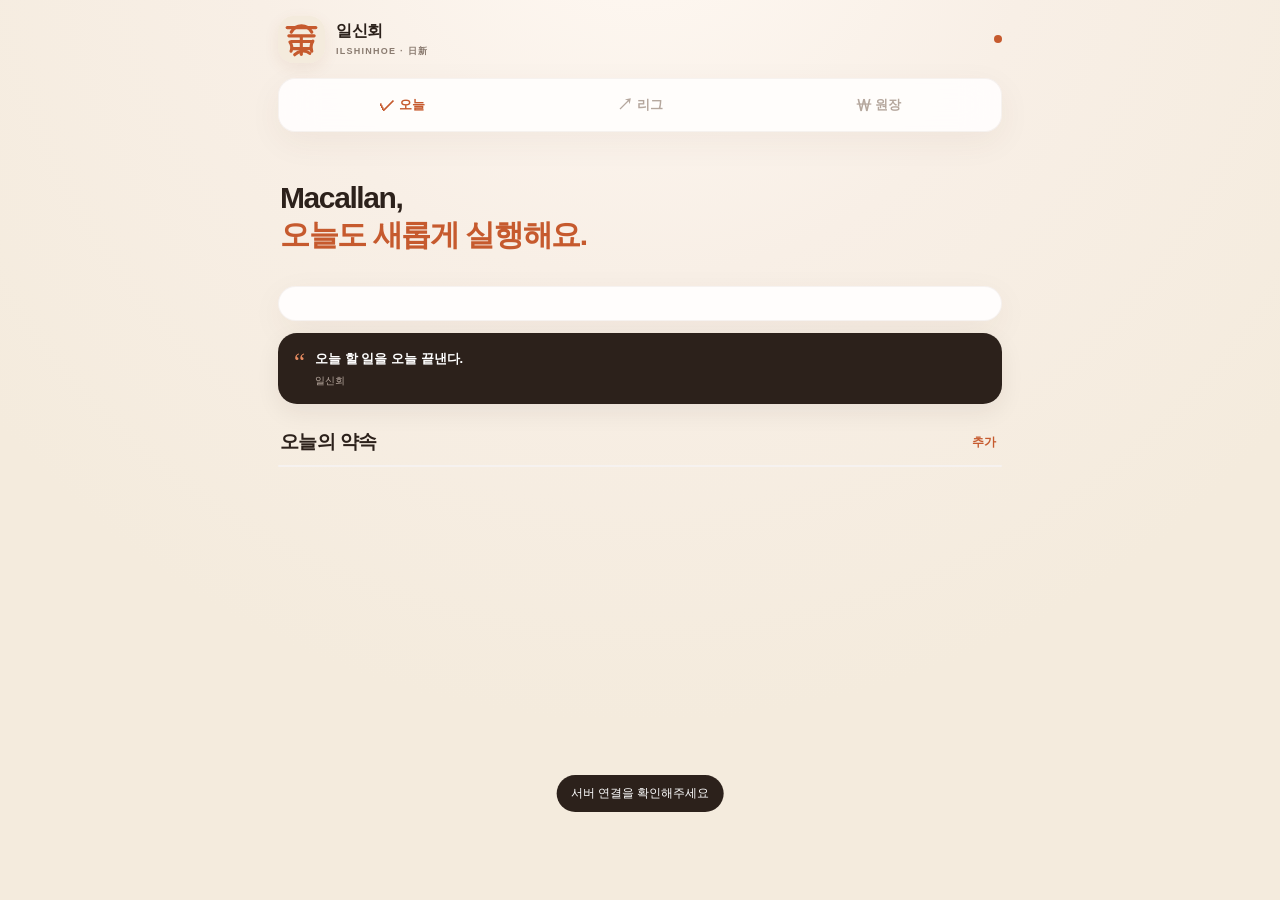
==== commit 7a13449b: "Apply warm seal-inspired brand tone across ILSHINHOE" ====
--- a/ilshinhoe/index.html
+++ b/ilshinhoe/index.html
@@ -3,45 +3,37 @@
 <head>
 <meta charset="utf-8">
 <meta name="viewport" content="width=device-width,initial-scale=1,viewport-fit=cover">
-<meta name="theme-color" content="#f2f4f6">
-<meta name="description" content="일신회 — 실행을 기록하고, 약속을 지키는 세 사람의 리그">
+<meta name="theme-color" content="#F4EBDD">
+<meta name="description" content="일신회 — 오늘의 실행을 기록하고 약속을 지키는 사람들의 리그">
 <meta property="og:title" content="일신회 · ILSHINHOE">
-<meta property="og:description" content="말보다 실행. 오늘의 약속을 기록하세요.">
+<meta property="og:description" content="오늘도 한 번 더 새롭게. 말보다 실행을 기록하세요.">
 <meta property="og:type" content="website">
-<link rel="manifest" href="./manifest.webmanifest?v=9">
-<link rel="icon" href="./icon-192.svg" type="image/svg+xml">
+<link rel="manifest" href="./manifest.webmanifest?v=10">
+<link rel="icon" href="./brand-logo.svg?v=10" type="image/svg+xml">
 <title>일신회 · ILSHINHOE</title>
 <style>
-:root{--bg:#f2f4f6;--card:#fff;--text:#191f28;--muted:#8b95a1;--line:#e5e8eb;--soft:#f7f8fa;--red:#b32631;--redsoft:#fff1f2;--green:#159570;--shadow:0 8px 28px rgba(0,0,0,.045)}
-*{box-sizing:border-box}html{background:var(--bg)}body{margin:0;color:var(--text);background:var(--bg);font-family:-apple-system,BlinkMacSystemFont,"Apple SD Gothic Neo","Noto Sans KR","Segoe UI",sans-serif;-webkit-font-smoothing:antialiased}button,input,textarea,select{font:inherit}button{cursor:pointer}button:active{transform:scale(.985)}
-.app{width:min(100%,760px);margin:auto;min-height:100vh;padding:0 18px calc(92px + env(safe-area-inset-bottom))}.top{height:72px;display:flex;align-items:center;justify-content:space-between}.brand{display:flex;align-items:center;gap:10px}.logo{width:42px;height:42px;border-radius:14px;background:#f7f5f4;display:grid;place-items:center;overflow:hidden}.logo svg{width:36px;height:36px}.brand-copy b{display:block;font-size:16px;letter-spacing:-.02em}.brand-copy span{display:block;font-size:10px;color:var(--muted);margin-top:2px;letter-spacing:.08em}.top-actions{display:flex;gap:8px;align-items:center}.install{display:none;border:0;background:var(--text);color:white;border-radius:999px;padding:9px 12px;font-size:12px;font-weight:700}.sync{width:8px;height:8px;border-radius:50%;background:#c7cdd3}.sync.ok{background:var(--green)}.sync.bad{background:var(--red)}
-.view{display:none}.view.active{display:block}.hello{padding:10px 2px 16px}.hello small{font-size:13px;color:var(--muted);font-weight:650}.hello h1{font-size:29px;line-height:1.25;letter-spacing:-.045em;margin:6px 0 0}.hello h1 strong{color:var(--red)}
-.switcher{display:flex;gap:7px;overflow:auto;padding:1px 0 16px;scrollbar-width:none}.switcher::-webkit-scrollbar{display:none}.member-chip{flex:0 0 auto;border:1px solid var(--line);background:var(--card);border-radius:999px;padding:9px 13px;display:flex;align-items:center;gap:7px;color:#4e5968;font-size:13px;font-weight:700}.member-chip.active{border-color:var(--text);color:var(--text);box-shadow:inset 0 0 0 .5px var(--text)}.avatar{width:25px;height:25px;border-radius:50%;display:grid;place-items:center;background:var(--soft);font-size:11px;font-weight:850}.member-chip.active .avatar{background:var(--text);color:#fff}
-.summary{background:var(--card);border-radius:22px;padding:18px 18px 15px;box-shadow:var(--shadow)}.summary-top{display:flex;align-items:center;justify-content:space-between;margin-bottom:15px}.summary-name{display:flex;align-items:center;gap:11px}.summary-name .avatar{width:45px;height:45px;font-size:16px;background:var(--text);color:#fff}.summary-name b{display:block;font-size:17px}.summary-name span{display:block;font-size:11px;color:var(--muted);margin-top:3px}.level{background:var(--redsoft);color:var(--red);font-size:11px;font-weight:850;padding:7px 9px;border-radius:999px}.metrics{display:grid;grid-template-columns:repeat(3,1fr);gap:8px}.metric{background:var(--soft);border-radius:14px;padding:11px}.metric b{display:block;font-size:18px;letter-spacing:-.03em}.metric span{font-size:10px;color:var(--muted)}
-.quote{margin-top:12px;background:#fff;border-radius:18px;padding:15px 16px;display:flex;gap:10px;align-items:flex-start}.quote-mark{color:var(--red);font-size:23px;line-height:1;font-family:Georgia,serif}.quote p{font-size:13px;line-height:1.52;margin:0;font-weight:650}.quote small{display:block;color:var(--muted);font-size:10px;margin-top:5px}
-.section{margin-top:24px}.section-head{display:flex;justify-content:space-between;align-items:end;margin:0 2px 10px}.section-head h2{font-size:19px;letter-spacing:-.035em;margin:0}.section-head span{color:var(--muted);font-size:11px}.text-btn{border:0;background:none;color:var(--red);font-size:12px;font-weight:800;padding:4px}
-.goal-list{background:var(--card);border-radius:20px;overflow:hidden;box-shadow:var(--shadow)}.goal{padding:15px 15px 14px;border-bottom:1px solid var(--line)}.goal:last-child{border-bottom:0}.goal-row{display:flex;align-items:center;gap:11px}.goal-main{min-width:0;flex:1}.goal-title{font-weight:800;font-size:15px;white-space:nowrap;overflow:hidden;text-overflow:ellipsis}.goal-sub{margin-top:4px;color:var(--muted);font-size:11px;white-space:nowrap;overflow:hidden;text-overflow:ellipsis}.fine{color:var(--red);font-size:11px;font-weight:800}.check{width:46px;height:46px;flex:0 0 46px;border-radius:15px;border:0;background:#f2f4f6;color:#b0b8c1;font-size:20px;font-weight:900}.check.done{background:var(--red);color:#fff}.weekly-action{width:46px;height:46px;flex:0 0 46px;border-radius:15px;border:0;background:var(--redsoft);color:var(--red);font-size:18px;font-weight:900}.weekly-action.done{background:#f2f4f6;color:#b0b8c1}.progress-line{display:flex;align-items:center;gap:8px;margin-top:11px}.progress{height:6px;background:#eef1f3;border-radius:999px;overflow:hidden;flex:1}.progress i{display:block;height:100%;background:var(--red);border-radius:999px}.progress-line small{width:28px;text-align:right;color:var(--muted);font-size:10px;font-weight:750}.empty{background:#fff;border-radius:20px;padding:26px 18px;text-align:center;color:var(--muted);font-size:13px}.wide{width:100%;margin-top:10px;border:0;border-radius:15px;padding:14px;font-weight:800;background:#fff;color:var(--red)}
-.page-title{padding:16px 2px 8px}.page-title h1{font-size:29px;margin:0;letter-spacing:-.045em}.page-title p{margin:7px 0 0;color:var(--muted);font-size:13px}.rank-card{background:#fff;border-radius:20px;overflow:hidden;box-shadow:var(--shadow)}.rank-row{display:grid;grid-template-columns:28px 42px 1fr auto;align-items:center;gap:10px;padding:14px 15px;border-bottom:1px solid var(--line)}.rank-row:last-child{border-bottom:0}.rank-no{font-weight:850;color:#b0b8c1;font-size:12px}.rank-row:first-child .rank-no{color:var(--red)}.rank-row .avatar{width:42px;height:42px;font-size:15px}.rank-info b{display:block;font-size:14px}.rank-info span{display:block;color:var(--muted);font-size:10px;margin-top:3px}.rank-xp{text-align:right}.rank-xp b{display:block;font-size:14px}.rank-xp span{font-size:9px;color:var(--muted)}.league-note{margin-top:10px;color:var(--muted);font-size:11px;padding:0 4px}
-.ledger-summary{background:var(--text);color:#fff;border-radius:22px;padding:19px}.ledger-summary span{font-size:11px;color:#b0b8c1}.ledger-summary b{display:block;font-size:29px;margin-top:6px;letter-spacing:-.04em}.ledger-list{margin-top:12px;background:#fff;border-radius:20px;overflow:hidden}.ledger-row{display:flex;gap:12px;align-items:center;padding:14px 15px;border-bottom:1px solid var(--line)}.ledger-row:last-child{border-bottom:0}.ledger-main{min-width:0;flex:1}.ledger-main b{display:block;font-size:14px}.ledger-main span{display:block;color:var(--muted);font-size:10px;margin-top:4px;white-space:nowrap;overflow:hidden;text-overflow:ellipsis}.ledger-money{text-align:right}.ledger-money b{font-size:14px}.settle{margin-top:4px;border:0;background:none;color:var(--red);font-size:10px;font-weight:800;padding:0}.settled{color:var(--muted);text-decoration:line-through}.tools{margin-top:12px;background:#fff;border-radius:20px;overflow:hidden}.tool{width:100%;border:0;background:#fff;display:flex;justify-content:space-between;align-items:center;padding:16px;text-align:left;border-bottom:1px solid var(--line)}.tool:last-child{border-bottom:0}.tool b{font-size:14px}.tool span{font-size:12px;color:var(--muted)}.rules{white-space:pre-line;color:#6b7684;font-size:12px;line-height:1.65}
-.bottom-nav{position:fixed;z-index:20;left:50%;bottom:0;transform:translateX(-50%);width:min(100%,760px);height:calc(68px + env(safe-area-inset-bottom));padding:5px 18px env(safe-area-inset-bottom);display:grid;grid-template-columns:repeat(3,1fr);background:rgba(255,255,255,.94);backdrop-filter:blur(18px);border-top:1px solid rgba(0,0,0,.05)}.nav{border:0;background:none;color:#b0b8c1;font-size:11px;font-weight:750;display:flex;flex-direction:column;gap:4px;align-items:center;justify-content:center}.nav i{font-style:normal;font-size:20px;line-height:1}.nav.active{color:var(--red)}
-dialog{width:min(100%,760px);max-width:none;border:0;padding:0;margin:auto 0 0;border-radius:25px 25px 0 0;background:#fff}dialog::backdrop{background:rgba(25,31,40,.42)}.sheet{padding:19px 18px calc(24px + env(safe-area-inset-bottom));max-height:88vh;overflow:auto}.sheet-head{display:flex;justify-content:space-between;align-items:center;margin-bottom:18px}.sheet-head h3{margin:0;font-size:21px}.close{border:0;background:#f2f4f6;width:35px;height:35px;border-radius:50%;font-size:20px;color:#6b7684}.field{display:block;margin-bottom:13px}.field span{display:block;color:#6b7684;font-size:11px;font-weight:750;margin-bottom:6px}.field input,.field textarea,.field select{width:100%;border:1px solid var(--line);background:#fff;border-radius:13px;padding:12px;color:var(--text);outline:none}.field textarea{min-height:70px;resize:vertical}.field input:focus,.field textarea:focus,.field select:focus{border-color:#b0b8c1}.two{display:grid;grid-template-columns:1fr 1fr;gap:9px}.save{width:100%;border:0;border-radius:15px;background:var(--red);color:#fff;padding:14px;font-weight:850}.delete{width:100%;border:0;background:#fff;color:#e24949;padding:13px;margin-top:4px;font-weight:750}.toast{position:fixed;z-index:50;left:50%;bottom:88px;transform:translate(-50%,10px);background:#191f28;color:#fff;border-radius:999px;padding:10px 14px;font-size:12px;opacity:0;pointer-events:none;transition:.18s}.toast.show{opacity:1;transform:translate(-50%,0)}
-@media(min-width:800px){.app{padding-bottom:40px}.bottom-nav{position:sticky;top:0;bottom:auto;margin:0 auto 12px;transform:none;left:auto;width:100%;height:54px;border:0;border-radius:17px;box-shadow:var(--shadow);padding:4px}.nav{flex-direction:row;font-size:13px}.nav i{font-size:16px}.hello{padding-top:26px}.goal-list,.rank-card,.ledger-list,.tools,.summary{border:1px solid #edf0f2}}
+:root{--bg:#F4EBDD;--card:#FFFDFC;--ink:#2C211B;--muted:#8A7B70;--line:#E8DACE;--soft:#F8F1E9;--brand:#C65A2E;--brand2:#A94723;--brandsoft:#FBE8DC;--green:#47806A;--shadow:0 10px 34px rgba(88,56,36,.055)}
+*{box-sizing:border-box}html{background:var(--bg)}body{margin:0;color:var(--ink);background:radial-gradient(circle at 50% -120px,#fff9f3 0,#f8efe6 33%,var(--bg) 70%);font-family:-apple-system,BlinkMacSystemFont,"Apple SD Gothic Neo","Noto Sans KR","Segoe UI",sans-serif;-webkit-font-smoothing:antialiased}button,input,textarea,select{font:inherit}button{cursor:pointer}button:active{transform:scale(.985)}
+.app{width:min(100%,760px);margin:auto;min-height:100vh;padding:0 18px calc(92px + env(safe-area-inset-bottom))}.top{height:78px;display:flex;align-items:center;justify-content:space-between}.brand{display:flex;align-items:center;gap:11px}.logo{width:47px;height:47px;border-radius:16px;overflow:hidden;box-shadow:0 5px 16px rgba(142,72,37,.08)}.logo img{width:100%;height:100%;display:block}.brand-copy b{display:block;font-size:16px;letter-spacing:-.025em}.brand-copy span{display:block;font-size:9px;color:var(--muted);margin-top:3px;letter-spacing:.14em;font-weight:700}.top-actions{display:flex;gap:9px;align-items:center}.install{display:none;border:0;background:var(--ink);color:#fff;border-radius:999px;padding:9px 12px;font-size:12px;font-weight:800}.sync{width:8px;height:8px;border-radius:50%;background:#c9bdb3}.sync.ok{background:var(--green)}.sync.bad{background:var(--brand)}
+.view{display:none}.view.active{display:block}.hello{padding:12px 2px 17px}.hello small{font-size:12px;color:var(--muted);font-weight:700}.hello h1{font-size:30px;line-height:1.24;letter-spacing:-.047em;margin:7px 0 0}.hello h1 strong{color:var(--brand)}
+.switcher{display:flex;gap:7px;overflow:auto;padding:0 0 16px;scrollbar-width:none}.switcher::-webkit-scrollbar{display:none}.member-chip{flex:0 0 auto;border:1px solid var(--line);background:rgba(255,253,252,.76);border-radius:999px;padding:9px 13px;display:flex;align-items:center;gap:7px;color:#6e6259;font-size:13px;font-weight:750}.member-chip.active{border-color:var(--brand);color:var(--brand2);background:var(--brandsoft)}.avatar{width:25px;height:25px;border-radius:50%;display:grid;place-items:center;background:var(--soft);font-size:11px;font-weight:850}.member-chip.active .avatar{background:var(--brand);color:#fff}
+.summary{background:var(--card);border:1px solid rgba(198,90,46,.1);border-radius:23px;padding:18px 18px 15px;box-shadow:var(--shadow)}.summary-top{display:flex;align-items:center;justify-content:space-between;margin-bottom:15px}.summary-name{display:flex;align-items:center;gap:11px}.summary-name .avatar{width:46px;height:46px;font-size:16px;background:var(--ink);color:#fff}.summary-name b{display:block;font-size:17px}.summary-name span{display:block;font-size:10px;color:var(--muted);margin-top:3px;letter-spacing:.04em}.level{background:var(--brandsoft);color:var(--brand2);font-size:11px;font-weight:850;padding:7px 9px;border-radius:999px}.metrics{display:grid;grid-template-columns:repeat(3,1fr);gap:8px}.metric{background:var(--soft);border-radius:14px;padding:11px}.metric b{display:block;font-size:18px;letter-spacing:-.03em}.metric span{font-size:10px;color:var(--muted)}
+.quote{margin-top:12px;background:var(--ink);color:#fff;border-radius:19px;padding:16px;display:flex;gap:10px;align-items:flex-start;box-shadow:0 8px 24px rgba(44,33,27,.07)}.quote-mark{color:#e98c61;font-size:25px;line-height:1;font-family:Georgia,serif}.quote p{font-size:13px;line-height:1.52;margin:0;font-weight:650}.quote small{display:block;color:#b9aaa0;font-size:10px;margin-top:5px}
+.section{margin-top:25px}.section-head{display:flex;justify-content:space-between;align-items:end;margin:0 2px 10px}.section-head h2{font-size:19px;letter-spacing:-.035em;margin:0}.section-head span{color:var(--muted);font-size:11px}.text-btn{border:0;background:none;color:var(--brand);font-size:12px;font-weight:850;padding:4px}
+.goal-list{background:var(--card);border-radius:21px;overflow:hidden;box-shadow:var(--shadow);border:1px solid rgba(95,69,53,.035)}.goal{padding:15px 15px 14px;border-bottom:1px solid var(--line)}.goal:last-child{border-bottom:0}.goal-row{display:flex;align-items:center;gap:11px}.goal-main{min-width:0;flex:1}.goal-title{font-weight:820;font-size:15px;white-space:nowrap;overflow:hidden;text-overflow:ellipsis}.goal-sub{margin-top:4px;color:var(--muted);font-size:11px;white-space:nowrap;overflow:hidden;text-overflow:ellipsis}.fine{color:var(--brand);font-size:11px;font-weight:800}.check,.weekly-action{width:46px;height:46px;flex:0 0 46px;border-radius:15px;border:0;font-weight:900}.check{background:var(--soft);color:#b5a79d;font-size:20px}.check.done{background:var(--brand);color:#fff}.weekly-action{background:var(--brandsoft);color:var(--brand);font-size:18px}.weekly-action.done{background:var(--soft);color:#b5a79d}.progress-line{display:flex;align-items:center;gap:8px;margin-top:11px}.progress{height:6px;background:#eee4dc;border-radius:999px;overflow:hidden;flex:1}.progress i{display:block;height:100%;background:var(--brand);border-radius:999px}.progress-line small{width:28px;text-align:right;color:var(--muted);font-size:10px;font-weight:750}.empty{background:var(--card);border-radius:20px;padding:27px 18px;text-align:center;color:var(--muted);font-size:13px}.wide{width:100%;margin-top:10px;border:0;border-radius:15px;padding:14px;font-weight:800;background:var(--card);color:var(--brand)}
+.page-title{padding:18px 2px 9px}.page-title h1{font-size:30px;margin:0;letter-spacing:-.047em}.page-title p{margin:7px 0 0;color:var(--muted);font-size:13px}.rank-card{background:var(--card);border-radius:21px;overflow:hidden;box-shadow:var(--shadow)}.rank-row{display:grid;grid-template-columns:28px 42px 1fr auto;align-items:center;gap:10px;padding:14px 15px;border-bottom:1px solid var(--line)}.rank-row:last-child{border-bottom:0}.rank-no{font-weight:850;color:#b7a99e;font-size:12px}.rank-row:first-child{background:linear-gradient(90deg,var(--brandsoft),transparent 72%)}.rank-row:first-child .rank-no{color:var(--brand)}.rank-row .avatar{width:42px;height:42px;font-size:15px}.rank-info b{display:block;font-size:14px}.rank-info span{display:block;color:var(--muted);font-size:10px;margin-top:3px}.rank-xp{text-align:right}.rank-xp b{display:block;font-size:14px}.rank-xp span{font-size:9px;color:var(--muted)}.league-note{margin-top:10px;color:var(--muted);font-size:11px;padding:0 4px;line-height:1.5}
+.ledger-summary{background:var(--ink);color:#fff;border-radius:23px;padding:20px;box-shadow:0 9px 28px rgba(44,33,27,.08)}.ledger-summary span{font-size:11px;color:#cbbcb2}.ledger-summary b{display:block;font-size:30px;margin-top:6px;letter-spacing:-.04em}.ledger-list{margin-top:12px;background:var(--card);border-radius:21px;overflow:hidden;box-shadow:var(--shadow)}.ledger-row{display:flex;gap:12px;align-items:center;padding:14px 15px;border-bottom:1px solid var(--line)}.ledger-row:last-child{border-bottom:0}.ledger-main{min-width:0;flex:1}.ledger-main b{display:block;font-size:14px}.ledger-main span{display:block;color:var(--muted);font-size:10px;margin-top:4px;white-space:nowrap;overflow:hidden;text-overflow:ellipsis}.ledger-money{text-align:right}.ledger-money b{font-size:14px}.settle{margin-top:4px;border:0;background:none;color:var(--brand);font-size:10px;font-weight:850;padding:0}.settled{color:var(--muted);text-decoration:line-through}.tools{margin-top:12px;background:var(--card);border-radius:21px;overflow:hidden;box-shadow:var(--shadow)}.tool{width:100%;border:0;background:var(--card);display:flex;justify-content:space-between;align-items:center;padding:16px;text-align:left;border-bottom:1px solid var(--line)}.tool:last-child{border-bottom:0}.tool b{font-size:14px}.tool span{font-size:12px;color:var(--muted)}.rules{white-space:pre-line;color:var(--muted);font-size:12px;line-height:1.65}
+.bottom-nav{position:fixed;z-index:20;left:50%;bottom:0;transform:translateX(-50%);width:min(100%,760px);height:calc(69px + env(safe-area-inset-bottom));padding:5px 18px env(safe-area-inset-bottom);display:grid;grid-template-columns:repeat(3,1fr);background:rgba(255,253,252,.94);backdrop-filter:blur(18px);border-top:1px solid rgba(108,76,58,.08)}.nav{border:0;background:none;color:#b5a79d;font-size:11px;font-weight:760;display:flex;flex-direction:column;gap:4px;align-items:center;justify-content:center}.nav i{font-style:normal;font-size:20px;line-height:1}.nav.active{color:var(--brand)}
+dialog{width:min(100%,760px);max-width:none;border:0;padding:0;margin:auto 0 0;border-radius:25px 25px 0 0;background:var(--card)}dialog::backdrop{background:rgba(44,33,27,.44)}.sheet{padding:19px 18px calc(24px + env(safe-area-inset-bottom));max-height:88vh;overflow:auto}.sheet-head{display:flex;justify-content:space-between;align-items:center;margin-bottom:18px}.sheet-head h3{margin:0;font-size:21px}.close{border:0;background:var(--soft);width:35px;height:35px;border-radius:50%;font-size:20px;color:var(--muted)}.field{display:block;margin-bottom:13px}.field span{display:block;color:var(--muted);font-size:11px;font-weight:750;margin-bottom:6px}.field input,.field textarea,.field select{width:100%;border:1px solid var(--line);background:var(--card);border-radius:13px;padding:12px;color:var(--ink);outline:none}.field textarea{min-height:70px;resize:vertical}.field input:focus,.field textarea:focus,.field select:focus{border-color:var(--brand)}.two{display:grid;grid-template-columns:1fr 1fr;gap:9px}.save{width:100%;border:0;border-radius:15px;background:var(--brand);color:#fff;padding:14px;font-weight:850}.delete{width:100%;border:0;background:var(--card);color:var(--brand2);padding:13px;margin-top:4px;font-weight:750}.toast{position:fixed;z-index:50;left:50%;bottom:88px;transform:translate(-50%,10px);background:var(--ink);color:#fff;border-radius:999px;padding:10px 14px;font-size:12px;opacity:0;pointer-events:none;transition:.18s}.toast.show{opacity:1;transform:translate(-50%,0)}
+@media(min-width:800px){.app{padding-bottom:40px}.bottom-nav{position:sticky;top:0;bottom:auto;margin:0 auto 12px;transform:none;left:auto;width:100%;height:54px;border:1px solid rgba(108,76,58,.06);border-radius:17px;box-shadow:var(--shadow);padding:4px}.nav{flex-direction:row;font-size:13px}.nav i{font-size:16px}.hello{padding-top:28px}.goal-list,.rank-card,.ledger-list,.tools,.summary{border-color:rgba(108,76,58,.06)}}
 </style>
 </head>
 <body>
 <main class="app">
 <header class="top">
   <div class="brand">
-    <div class="logo" aria-hidden="true">
-      <svg viewBox="0 0 100 100" xmlns="http://www.w3.org/2000/svg">
-        <g fill="none" stroke="#b32631" stroke-width="6.7" stroke-linecap="round" stroke-linejoin="round">
-          <path d="M21 25h58M29 35c6-9 13-13 21-13s15 4 21 13M24 44h52"/>
-          <path d="M49 45v38M28 55h42M31 70h37M36 83c8-8 20-12 29-2"/>
-          <path d="M25 56c4 5 5 11 2 19M74 54c-4 7-5 13-2 21"/>
-        </g>
-      </svg>
-    </div>
-    <div class="brand-copy"><b>일신회</b><span>ILSHINHOE · EXECUTE</span></div>
+    <div class="logo"><img src="./brand-logo.svg?v=10" alt="일신회 로고"></div>
+    <div class="brand-copy"><b>일신회</b><span>ILSHINHOE · 日新</span></div>
   </div>
   <div class="top-actions"><span id="sync" class="sync" title="서버 동기화"></span><button id="install" class="install">앱 설치</button></div>
 </header>
@@ -53,7 +45,7 @@
 </nav>
 
 <section id="view-today" class="view active">
-  <div class="hello"><small id="dateLabel"></small><h1><span id="helloName">Macallan</span>,<br><strong>오늘도 실행할 차례예요.</strong></h1></div>
+  <div class="hello"><small id="dateLabel"></small><h1><span id="helloName">Macallan</span>,<br><strong>오늘도 새롭게 실행해요.</strong></h1></div>
   <div id="switcher" class="switcher"></div>
   <div id="summary" class="summary"></div>
   <div class="quote"><div class="quote-mark">“</div><div><p id="quoteText">오늘 할 일을 오늘 끝낸다.</p><small id="quoteBy">일신회</small></div></div>
@@ -100,7 +92,6 @@
 async function api(path,opt={}){const r=await fetch(`${U}/rest/v1/${path}`,{...opt,headers:{...H,...(opt.headers||{})}});const t=await r.text();if(!r.ok)throw Error(t||r.statusText);return t?JSON.parse(t):null}
 function member(id){return S.members.find(x=>x.id===id)}
 function memberGoals(id,activeOnly=true){return S.goals.filter(g=>g.member_id===id&&(!activeOnly||g.active))}
-function goalChecks(id){return S.checks.filter(c=>c.goal_id===id)}
 function weekChecks(id){const a=ds(monday()),b=ds(addDays(monday(),6));return S.checks.filter(c=>c.goal_id===id&&c.check_date>=a&&c.check_date<=b)}
 function weekXP(id){return memberGoals(id).reduce((sum,g)=>{const n=weekChecks(g.id).length;return sum+n*20+(g.cadence==='weekly'&&n>=g.target_count?40:0)},0)}
 function totalXP(id){const ids=new Set(memberGoals(id,false).map(g=>g.id));return S.checks.filter(c=>ids.has(c.goal_id)).length*20}
@@ -128,7 +119,7 @@
 $$('.nav').forEach(b=>b.onclick=()=>{$$('.nav').forEach(x=>x.classList.toggle('active',x===b));$$('.view').forEach(v=>v.classList.toggle('active',v.id===`view-${b.dataset.view}`));window.scrollTo({top:0,behavior:'smooth'})});
 $('#addGoal').onclick=()=>openGoal();$('#goalCadence').onchange=syncCadence;$('#goalForm').addEventListener('submit',saveGoal);$('#deleteGoal').onclick=deleteGoal;$('#backup').onclick=backup;
 let promptEvent=null;window.addEventListener('beforeinstallprompt',e=>{e.preventDefault();promptEvent=e;$('#install').style.display='block'});$('#install').onclick=async()=>{if(promptEvent){promptEvent.prompt();await promptEvent.userChoice;promptEvent=null;$('#install').style.display='none'}else toast('Chrome 메뉴에서 앱 설치를 선택해주세요')};window.addEventListener('appinstalled',()=>{$('#install').style.display='none';toast('일신회 앱 설치 완료')});
-if('serviceWorker' in navigator)window.addEventListener('load',()=>navigator.serviceWorker.register('./sw.js?v=9').catch(console.error));
+if('serviceWorker' in navigator)window.addEventListener('load',()=>navigator.serviceWorker.register('./sw.js?v=10').catch(console.error));
 load();setInterval(load,60000);
 </script>
 </body>
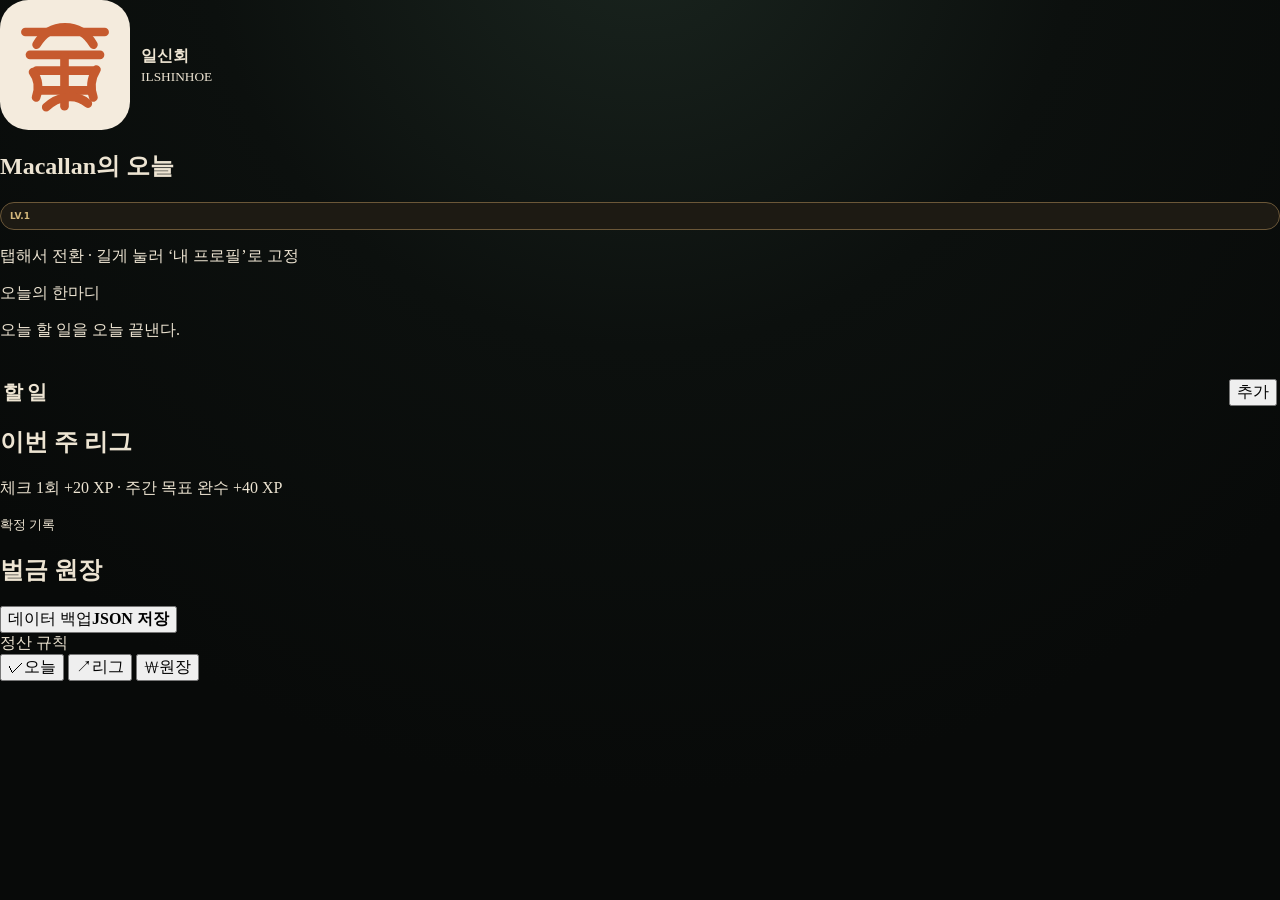
==== commit f1e948b8: "Simplify ILSHINHOE to focused monochrome todo UX" ====
--- a/ilshinhoe/index.html
+++ b/ilshinhoe/index.html
@@ -3,124 +3,103 @@
 <head>
 <meta charset="utf-8">
 <meta name="viewport" content="width=device-width,initial-scale=1,viewport-fit=cover">
-<meta name="theme-color" content="#F4EBDD">
-<meta name="description" content="일신회 — 오늘의 실행을 기록하고 약속을 지키는 사람들의 리그">
+<meta name="theme-color" content="#ffffff">
+<meta name="description" content="일신회 — 오늘 할 일을 체크하고, 약속과 벌금을 기록하는 실행 리그">
 <meta property="og:title" content="일신회 · ILSHINHOE">
-<meta property="og:description" content="오늘도 한 번 더 새롭게. 말보다 실행을 기록하세요.">
+<meta property="og:description" content="오늘 할 일을 체크하고, 약속을 지키세요.">
 <meta property="og:type" content="website">
-<link rel="manifest" href="./manifest.webmanifest?v=10">
-<link rel="icon" href="./brand-logo.svg?v=10" type="image/svg+xml">
+<link rel="manifest" href="./manifest.webmanifest?v=11">
+<link rel="icon" href="./brand-logo.svg?v=11" type="image/svg+xml">
+<link rel="stylesheet" href="./styles.css?v=11">
 <title>일신회 · ILSHINHOE</title>
-<style>
-:root{--bg:#F4EBDD;--card:#FFFDFC;--ink:#2C211B;--muted:#8A7B70;--line:#E8DACE;--soft:#F8F1E9;--brand:#C65A2E;--brand2:#A94723;--brandsoft:#FBE8DC;--green:#47806A;--shadow:0 10px 34px rgba(88,56,36,.055)}
-*{box-sizing:border-box}html{background:var(--bg)}body{margin:0;color:var(--ink);background:radial-gradient(circle at 50% -120px,#fff9f3 0,#f8efe6 33%,var(--bg) 70%);font-family:-apple-system,BlinkMacSystemFont,"Apple SD Gothic Neo","Noto Sans KR","Segoe UI",sans-serif;-webkit-font-smoothing:antialiased}button,input,textarea,select{font:inherit}button{cursor:pointer}button:active{transform:scale(.985)}
-.app{width:min(100%,760px);margin:auto;min-height:100vh;padding:0 18px calc(92px + env(safe-area-inset-bottom))}.top{height:78px;display:flex;align-items:center;justify-content:space-between}.brand{display:flex;align-items:center;gap:11px}.logo{width:47px;height:47px;border-radius:16px;overflow:hidden;box-shadow:0 5px 16px rgba(142,72,37,.08)}.logo img{width:100%;height:100%;display:block}.brand-copy b{display:block;font-size:16px;letter-spacing:-.025em}.brand-copy span{display:block;font-size:9px;color:var(--muted);margin-top:3px;letter-spacing:.14em;font-weight:700}.top-actions{display:flex;gap:9px;align-items:center}.install{display:none;border:0;background:var(--ink);color:#fff;border-radius:999px;padding:9px 12px;font-size:12px;font-weight:800}.sync{width:8px;height:8px;border-radius:50%;background:#c9bdb3}.sync.ok{background:var(--green)}.sync.bad{background:var(--brand)}
-.view{display:none}.view.active{display:block}.hello{padding:12px 2px 17px}.hello small{font-size:12px;color:var(--muted);font-weight:700}.hello h1{font-size:30px;line-height:1.24;letter-spacing:-.047em;margin:7px 0 0}.hello h1 strong{color:var(--brand)}
-.switcher{display:flex;gap:7px;overflow:auto;padding:0 0 16px;scrollbar-width:none}.switcher::-webkit-scrollbar{display:none}.member-chip{flex:0 0 auto;border:1px solid var(--line);background:rgba(255,253,252,.76);border-radius:999px;padding:9px 13px;display:flex;align-items:center;gap:7px;color:#6e6259;font-size:13px;font-weight:750}.member-chip.active{border-color:var(--brand);color:var(--brand2);background:var(--brandsoft)}.avatar{width:25px;height:25px;border-radius:50%;display:grid;place-items:center;background:var(--soft);font-size:11px;font-weight:850}.member-chip.active .avatar{background:var(--brand);color:#fff}
-.summary{background:var(--card);border:1px solid rgba(198,90,46,.1);border-radius:23px;padding:18px 18px 15px;box-shadow:var(--shadow)}.summary-top{display:flex;align-items:center;justify-content:space-between;margin-bottom:15px}.summary-name{display:flex;align-items:center;gap:11px}.summary-name .avatar{width:46px;height:46px;font-size:16px;background:var(--ink);color:#fff}.summary-name b{display:block;font-size:17px}.summary-name span{display:block;font-size:10px;color:var(--muted);margin-top:3px;letter-spacing:.04em}.level{background:var(--brandsoft);color:var(--brand2);font-size:11px;font-weight:850;padding:7px 9px;border-radius:999px}.metrics{display:grid;grid-template-columns:repeat(3,1fr);gap:8px}.metric{background:var(--soft);border-radius:14px;padding:11px}.metric b{display:block;font-size:18px;letter-spacing:-.03em}.metric span{font-size:10px;color:var(--muted)}
-.quote{margin-top:12px;background:var(--ink);color:#fff;border-radius:19px;padding:16px;display:flex;gap:10px;align-items:flex-start;box-shadow:0 8px 24px rgba(44,33,27,.07)}.quote-mark{color:#e98c61;font-size:25px;line-height:1;font-family:Georgia,serif}.quote p{font-size:13px;line-height:1.52;margin:0;font-weight:650}.quote small{display:block;color:#b9aaa0;font-size:10px;margin-top:5px}
-.section{margin-top:25px}.section-head{display:flex;justify-content:space-between;align-items:end;margin:0 2px 10px}.section-head h2{font-size:19px;letter-spacing:-.035em;margin:0}.section-head span{color:var(--muted);font-size:11px}.text-btn{border:0;background:none;color:var(--brand);font-size:12px;font-weight:850;padding:4px}
-.goal-list{background:var(--card);border-radius:21px;overflow:hidden;box-shadow:var(--shadow);border:1px solid rgba(95,69,53,.035)}.goal{padding:15px 15px 14px;border-bottom:1px solid var(--line)}.goal:last-child{border-bottom:0}.goal-row{display:flex;align-items:center;gap:11px}.goal-main{min-width:0;flex:1}.goal-title{font-weight:820;font-size:15px;white-space:nowrap;overflow:hidden;text-overflow:ellipsis}.goal-sub{margin-top:4px;color:var(--muted);font-size:11px;white-space:nowrap;overflow:hidden;text-overflow:ellipsis}.fine{color:var(--brand);font-size:11px;font-weight:800}.check,.weekly-action{width:46px;height:46px;flex:0 0 46px;border-radius:15px;border:0;font-weight:900}.check{background:var(--soft);color:#b5a79d;font-size:20px}.check.done{background:var(--brand);color:#fff}.weekly-action{background:var(--brandsoft);color:var(--brand);font-size:18px}.weekly-action.done{background:var(--soft);color:#b5a79d}.progress-line{display:flex;align-items:center;gap:8px;margin-top:11px}.progress{height:6px;background:#eee4dc;border-radius:999px;overflow:hidden;flex:1}.progress i{display:block;height:100%;background:var(--brand);border-radius:999px}.progress-line small{width:28px;text-align:right;color:var(--muted);font-size:10px;font-weight:750}.empty{background:var(--card);border-radius:20px;padding:27px 18px;text-align:center;color:var(--muted);font-size:13px}.wide{width:100%;margin-top:10px;border:0;border-radius:15px;padding:14px;font-weight:800;background:var(--card);color:var(--brand)}
-.page-title{padding:18px 2px 9px}.page-title h1{font-size:30px;margin:0;letter-spacing:-.047em}.page-title p{margin:7px 0 0;color:var(--muted);font-size:13px}.rank-card{background:var(--card);border-radius:21px;overflow:hidden;box-shadow:var(--shadow)}.rank-row{display:grid;grid-template-columns:28px 42px 1fr auto;align-items:center;gap:10px;padding:14px 15px;border-bottom:1px solid var(--line)}.rank-row:last-child{border-bottom:0}.rank-no{font-weight:850;color:#b7a99e;font-size:12px}.rank-row:first-child{background:linear-gradient(90deg,var(--brandsoft),transparent 72%)}.rank-row:first-child .rank-no{color:var(--brand)}.rank-row .avatar{width:42px;height:42px;font-size:15px}.rank-info b{display:block;font-size:14px}.rank-info span{display:block;color:var(--muted);font-size:10px;margin-top:3px}.rank-xp{text-align:right}.rank-xp b{display:block;font-size:14px}.rank-xp span{font-size:9px;color:var(--muted)}.league-note{margin-top:10px;color:var(--muted);font-size:11px;padding:0 4px;line-height:1.5}
-.ledger-summary{background:var(--ink);color:#fff;border-radius:23px;padding:20px;box-shadow:0 9px 28px rgba(44,33,27,.08)}.ledger-summary span{font-size:11px;color:#cbbcb2}.ledger-summary b{display:block;font-size:30px;margin-top:6px;letter-spacing:-.04em}.ledger-list{margin-top:12px;background:var(--card);border-radius:21px;overflow:hidden;box-shadow:var(--shadow)}.ledger-row{display:flex;gap:12px;align-items:center;padding:14px 15px;border-bottom:1px solid var(--line)}.ledger-row:last-child{border-bottom:0}.ledger-main{min-width:0;flex:1}.ledger-main b{display:block;font-size:14px}.ledger-main span{display:block;color:var(--muted);font-size:10px;margin-top:4px;white-space:nowrap;overflow:hidden;text-overflow:ellipsis}.ledger-money{text-align:right}.ledger-money b{font-size:14px}.settle{margin-top:4px;border:0;background:none;color:var(--brand);font-size:10px;font-weight:850;padding:0}.settled{color:var(--muted);text-decoration:line-through}.tools{margin-top:12px;background:var(--card);border-radius:21px;overflow:hidden;box-shadow:var(--shadow)}.tool{width:100%;border:0;background:var(--card);display:flex;justify-content:space-between;align-items:center;padding:16px;text-align:left;border-bottom:1px solid var(--line)}.tool:last-child{border-bottom:0}.tool b{font-size:14px}.tool span{font-size:12px;color:var(--muted)}.rules{white-space:pre-line;color:var(--muted);font-size:12px;line-height:1.65}
-.bottom-nav{position:fixed;z-index:20;left:50%;bottom:0;transform:translateX(-50%);width:min(100%,760px);height:calc(69px + env(safe-area-inset-bottom));padding:5px 18px env(safe-area-inset-bottom);display:grid;grid-template-columns:repeat(3,1fr);background:rgba(255,253,252,.94);backdrop-filter:blur(18px);border-top:1px solid rgba(108,76,58,.08)}.nav{border:0;background:none;color:#b5a79d;font-size:11px;font-weight:760;display:flex;flex-direction:column;gap:4px;align-items:center;justify-content:center}.nav i{font-style:normal;font-size:20px;line-height:1}.nav.active{color:var(--brand)}
-dialog{width:min(100%,760px);max-width:none;border:0;padding:0;margin:auto 0 0;border-radius:25px 25px 0 0;background:var(--card)}dialog::backdrop{background:rgba(44,33,27,.44)}.sheet{padding:19px 18px calc(24px + env(safe-area-inset-bottom));max-height:88vh;overflow:auto}.sheet-head{display:flex;justify-content:space-between;align-items:center;margin-bottom:18px}.sheet-head h3{margin:0;font-size:21px}.close{border:0;background:var(--soft);width:35px;height:35px;border-radius:50%;font-size:20px;color:var(--muted)}.field{display:block;margin-bottom:13px}.field span{display:block;color:var(--muted);font-size:11px;font-weight:750;margin-bottom:6px}.field input,.field textarea,.field select{width:100%;border:1px solid var(--line);background:var(--card);border-radius:13px;padding:12px;color:var(--ink);outline:none}.field textarea{min-height:70px;resize:vertical}.field input:focus,.field textarea:focus,.field select:focus{border-color:var(--brand)}.two{display:grid;grid-template-columns:1fr 1fr;gap:9px}.save{width:100%;border:0;border-radius:15px;background:var(--brand);color:#fff;padding:14px;font-weight:850}.delete{width:100%;border:0;background:var(--card);color:var(--brand2);padding:13px;margin-top:4px;font-weight:750}.toast{position:fixed;z-index:50;left:50%;bottom:88px;transform:translate(-50%,10px);background:var(--ink);color:#fff;border-radius:999px;padding:10px 14px;font-size:12px;opacity:0;pointer-events:none;transition:.18s}.toast.show{opacity:1;transform:translate(-50%,0)}
-@media(min-width:800px){.app{padding-bottom:40px}.bottom-nav{position:sticky;top:0;bottom:auto;margin:0 auto 12px;transform:none;left:auto;width:100%;height:54px;border:1px solid rgba(108,76,58,.06);border-radius:17px;box-shadow:var(--shadow);padding:4px}.nav{flex-direction:row;font-size:13px}.nav i{font-size:16px}.hello{padding-top:28px}.goal-list,.rank-card,.ledger-list,.tools,.summary{border-color:rgba(108,76,58,.06)}}
-</style>
 </head>
 <body>
 <main class="app">
-<header class="top">
-  <div class="brand">
-    <div class="logo"><img src="./brand-logo.svg?v=10" alt="일신회 로고"></div>
-    <div class="brand-copy"><b>일신회</b><span>ILSHINHOE · 日新</span></div>
-  </div>
-  <div class="top-actions"><span id="sync" class="sync" title="서버 동기화"></span><button id="install" class="install">앱 설치</button></div>
-</header>
+  <header class="topbar">
+    <div class="brand">
+      <img src="./brand-logo.svg?v=11" alt="일신회 로고" class="brand-logo">
+      <div><b>일신회</b><small>ILSHINHOE</small></div>
+    </div>
+    <div class="top-actions">
+      <span id="sync" class="sync" aria-label="서버 동기화 상태"></span>
+      <button id="install" class="install" type="button" hidden>앱 설치</button>
+    </div>
+  </header>
+
+  <section id="view-today" class="view active">
+    <div class="page-head">
+      <div>
+        <small id="dateLabel"></small>
+        <h1><span id="helloName">Macallan</span>의 오늘</h1>
+      </div>
+      <div id="levelBadge" class="level-badge">LV.1</div>
+    </div>
+
+    <div class="member-section">
+      <div id="switcher" class="member-switcher"></div>
+      <p class="member-hint">탭해서 전환 · 길게 눌러 ‘내 프로필’로 고정</p>
+    </div>
+
+    <div id="statusStrip" class="status-strip"></div>
+
+    <div class="quote-row">
+      <span>오늘의 한마디</span>
+      <p id="quoteText">오늘 할 일을 오늘 끝낸다.</p>
+    </div>
+
+    <section class="section">
+      <div class="section-head">
+        <div><h2>할 일</h2><span id="goalCount"></span></div>
+        <button id="addGoal" class="text-btn" type="button">추가</button>
+      </div>
+      <div id="goals" class="todo-list"></div>
+    </section>
+  </section>
+
+  <section id="view-league" class="view">
+    <div class="page-head plain">
+      <div><small id="weekLabel"></small><h1>이번 주 리그</h1></div>
+    </div>
+    <div id="ranking" class="list-card"></div>
+    <p class="helper">체크 1회 +20 XP · 주간 목표 완수 +40 XP</p>
+  </section>
+
+  <section id="view-record" class="view">
+    <div class="page-head plain">
+      <div><small>확정 기록</small><h1>벌금 원장</h1></div>
+    </div>
+    <div id="ledgerSummary" class="money-card"></div>
+    <div id="ledger" class="list-card ledger-card"></div>
+    <div class="manage-card">
+      <button id="backup" class="manage-row" type="button"><span>데이터 백업</span><b>JSON 저장</b></button>
+      <div class="manage-row static"><span>정산 규칙</span><b id="rules"></b></div>
+    </div>
+  </section>
+</main>
 
 <nav class="bottom-nav" aria-label="메인 메뉴">
-  <button class="nav active" data-view="today"><i>✓</i><span>오늘</span></button>
-  <button class="nav" data-view="league"><i>↗</i><span>리그</span></button>
-  <button class="nav" data-view="record"><i>₩</i><span>원장</span></button>
+  <button class="nav active" data-view="today"><span class="nav-icon">✓</span><span>오늘</span></button>
+  <button class="nav" data-view="league"><span class="nav-icon">↗</span><span>리그</span></button>
+  <button class="nav" data-view="record"><span class="nav-icon">₩</span><span>원장</span></button>
 </nav>
 
-<section id="view-today" class="view active">
-  <div class="hello"><small id="dateLabel"></small><h1><span id="helloName">Macallan</span>,<br><strong>오늘도 새롭게 실행해요.</strong></h1></div>
-  <div id="switcher" class="switcher"></div>
-  <div id="summary" class="summary"></div>
-  <div class="quote"><div class="quote-mark">“</div><div><p id="quoteText">오늘 할 일을 오늘 끝낸다.</p><small id="quoteBy">일신회</small></div></div>
-  <div class="section"><div class="section-head"><h2>오늘의 약속</h2><button id="addGoal" class="text-btn">추가</button></div><div id="goals" class="goal-list"></div></div>
-</section>
-
-<section id="view-league" class="view">
-  <div class="page-title"><h1>이번 주 리그</h1><p>실행한 만큼 올라가요. 체크 1회는 20 XP예요.</p></div>
-  <div class="section"><div class="section-head"><h2>현재 순위</h2><span id="weekLabel"></span></div><div id="ranking" class="rank-card"></div><p class="league-note">주간 목표를 채우면 보너스 40 XP가 붙어요. 레벨은 누적 실행 기록을 기준으로 올라갑니다.</p></div>
-</section>
-
-<section id="view-record" class="view">
-  <div class="page-title"><h1>벌금 원장</h1><p>확정된 벌금은 목표가 바뀌어도 원장에 남아요.</p></div>
-  <div id="ledgerSummary" class="ledger-summary"></div>
-  <div id="ledger" class="ledger-list"></div>
-  <div class="section"><div class="section-head"><h2>관리</h2></div><div class="tools"><button id="backup" class="tool"><b>내 데이터 백업</b><span>JSON 저장 ›</span></button><div class="tool"><div><b>정산 규칙</b><div id="rules" class="rules"></div></div></div></div></div>
-</section>
-</main>
-
 <dialog id="goalDialog">
-<form id="goalForm" class="sheet" method="dialog">
-  <div class="sheet-head"><h3 id="dialogTitle">새 약속</h3><button class="close" value="cancel" aria-label="닫기">×</button></div>
-  <input type="hidden" id="goalId">
-  <label class="field"><span>약속 이름</span><input id="goalTitle" maxlength="80" required placeholder="예: 독서"></label>
-  <label class="field"><span>실천 내용</span><textarea id="goalDesc" placeholder="예: 책 10p 이상 읽기"></textarea></label>
-  <label class="field"><span>인증 방식</span><input id="goalProof" placeholder="예: 마지막 페이지 사진"></label>
-  <div class="two"><label class="field"><span>주기</span><select id="goalCadence"><option value="daily">매일</option><option value="weekly">주간</option></select></label><label class="field"><span>주간 횟수</span><input id="goalTarget" type="number" min="1" max="7" value="1"></label></div>
-  <label class="field"><span>미달성 벌금</span><input id="goalFine" type="number" min="0" step="1000" value="10000"></label>
-  <button class="save" value="default">저장하기</button><button id="deleteGoal" class="delete" type="button" hidden>이 약속 종료하기</button>
-</form>
+  <form id="goalForm" class="sheet" method="dialog">
+    <div class="sheet-head"><h3 id="dialogTitle">새 할 일</h3><button class="close" value="cancel" aria-label="닫기">×</button></div>
+    <input type="hidden" id="goalId">
+    <label class="field"><span>이름</span><input id="goalTitle" maxlength="80" required placeholder="예: 독서"></label>
+    <label class="field"><span>내용</span><textarea id="goalDesc" placeholder="예: 책 10p 이상 읽기"></textarea></label>
+    <label class="field"><span>인증 메모</span><input id="goalProof" placeholder="예: 마지막 페이지 사진"></label>
+    <div class="two">
+      <label class="field"><span>주기</span><select id="goalCadence"><option value="daily">매일</option><option value="weekly">주간</option></select></label>
+      <label class="field"><span>주간 횟수</span><input id="goalTarget" type="number" min="1" max="7" value="1"></label>
+    </div>
+    <label class="field"><span>미달성 벌금</span><input id="goalFine" type="number" min="0" step="1000" value="10000"></label>
+    <button class="save" value="default">저장</button>
+    <button id="deleteGoal" class="delete" type="button" hidden>이 할 일 종료</button>
+  </form>
 </dialog>
-<div id="toast" class="toast" role="status"></div>
-<script>
-const U='https://kpotsnjhysgrhlnlhdnz.supabase.co';
-const K='sb_publishable_DghWWFFdMmpY84PlZG7lMw_a0mKXqeX';
-const H={apikey:K,Authorization:'Bearer '+K,'Content-Type':'application/json'};
-const S={members:[],goals:[],checks:[],quotes:[],ledger:[],settings:{},memberId:localStorage.getItem('ilshinhoe_member')||'son-jeongwoo'};
-const $=s=>document.querySelector(s), $$=s=>[...document.querySelectorAll(s)];
-const ds=(d=new Date())=>`${d.getFullYear()}-${String(d.getMonth()+1).padStart(2,'0')}-${String(d.getDate()).padStart(2,'0')}`;
-function monday(d=new Date()){d=new Date(d);d.setDate(d.getDate()-((d.getDay()+6)%7));d.setHours(0,0,0,0);return d}
-function addDays(d,n){d=new Date(d);d.setDate(d.getDate()+n);return d}
-const money=n=>new Intl.NumberFormat('ko-KR').format(Number(n)||0)+'원';
-const esc=v=>String(v??'').replace(/[&<>"']/g,c=>({'&':'&amp;','<':'&lt;','>':'&gt;','"':'&quot;',"'":'&#39;'}[c]));
-async function api(path,opt={}){const r=await fetch(`${U}/rest/v1/${path}`,{...opt,headers:{...H,...(opt.headers||{})}});const t=await r.text();if(!r.ok)throw Error(t||r.statusText);return t?JSON.parse(t):null}
-function member(id){return S.members.find(x=>x.id===id)}
-function memberGoals(id,activeOnly=true){return S.goals.filter(g=>g.member_id===id&&(!activeOnly||g.active))}
-function weekChecks(id){const a=ds(monday()),b=ds(addDays(monday(),6));return S.checks.filter(c=>c.goal_id===id&&c.check_date>=a&&c.check_date<=b)}
-function weekXP(id){return memberGoals(id).reduce((sum,g)=>{const n=weekChecks(g.id).length;return sum+n*20+(g.cadence==='weekly'&&n>=g.target_count?40:0)},0)}
-function totalXP(id){const ids=new Set(memberGoals(id,false).map(g=>g.id));return S.checks.filter(c=>ids.has(c.goal_id)).length*20}
-function level(x){const n=Math.floor(x/120)+1;const names=['INITIATE','RUNNER','EXECUTOR','VANGUARD','CHAIR'];return {n,name:names[Math.min(n-1,names.length-1)]}}
-function streak(id){const ids=new Set(memberGoals(id,false).map(g=>g.id));const dates=[...new Set(S.checks.filter(c=>ids.has(c.goal_id)).map(c=>c.check_date))].sort().reverse();if(!dates.length)return 0;let d=new Date();if(dates[0]!==ds(d)){d.setDate(d.getDate()-1);if(dates[0]!==ds(d))return 0}let s=0;for(const v of dates){if(v===ds(d)){s++;d.setDate(d.getDate()-1)}else break}return s}
-function risk(id){const now=new Date(),start=ds(monday()),end=ds(now),elapsed=((now.getDay()+6)%7)+1;let sum=0;for(const g of memberGoals(id)){if(g.cadence==='daily'){const n=S.checks.filter(c=>c.goal_id===g.id&&c.check_date>=start&&c.check_date<=end).length;sum+=Math.max(0,elapsed-n)*g.fine_amount}else if(now.getDay()===0&&weekChecks(g.id).length<g.target_count){sum+=g.fine_amount}}return sum}
-function todayDone(g){return S.checks.some(c=>c.goal_id===g.id&&c.check_date===ds())}
-function toast(t){const e=$('#toast');e.textContent=t;e.classList.add('show');clearTimeout(toast.t);toast.t=setTimeout(()=>e.classList.remove('show'),1600)}
-function quoteToday(){if(!S.quotes.length)return null;const d=new Date(),seed=Number(`${d.getFullYear()}${d.getMonth()+1}${d.getDate()}`);return S.quotes[seed%S.quotes.length]}
-function renderSwitcher(){if(!member(S.memberId)&&S.members[0])S.memberId=S.members[0].id;$('#switcher').innerHTML=S.members.map(m=>`<button class="member-chip ${m.id===S.memberId?'active':''}" data-member="${esc(m.id)}"><span class="avatar">${esc(m.display_name[0])}</span>${esc(m.display_name)}</button>`).join('');$$('[data-member]').forEach(b=>b.onclick=()=>{S.memberId=b.dataset.member;localStorage.setItem('ilshinhoe_member',S.memberId);render();badge()})}
-function renderSummary(){const m=member(S.memberId);if(!m)return;const lv=level(totalXP(m.id));$('#helloName').textContent=m.display_name;$('#summary').innerHTML=`<div class="summary-top"><div class="summary-name"><span class="avatar">${esc(m.display_name[0])}</span><div><b>${esc(m.display_name)}</b><span>ILSHINHOE · ${lv.name}</span></div></div><span class="level">LV.${lv.n}</span></div><div class="metrics"><div class="metric"><b>${streak(m.id)}일</b><span>연속 실행</span></div><div class="metric"><b>${weekXP(m.id)}</b><span>이번 주 XP</span></div><div class="metric"><b>${money(risk(m.id)).replace('원','')}</b><span>예상 벌금</span></div></div>`}
-function renderGoals(){const gs=memberGoals(S.memberId);$('#goals').className=gs.length?'goal-list':'';$('#goals').innerHTML=gs.length?gs.map(g=>{const daily=g.cadence==='daily',n=daily?(todayDone(g)?1:0):weekChecks(g.id).length,target=daily?1:g.target_count,pct=Math.min(100,n/target*100),today=todayDone(g);return `<article class="goal"><div class="goal-row"><div class="goal-main" data-edit="${g.id}"><div class="goal-title">${esc(g.title)}</div><div class="goal-sub">${daily?'매일':'주 '+g.target_count+'회'} · ${esc(g.description||g.proof_method||'실천 후 체크')} <span class="fine">· 미달성 ${money(g.fine_amount)}</span></div></div><button class="${daily?'check':'weekly-action'} ${today?'done':''}" data-check="${g.id}" aria-label="체크">${daily?(today?'✓':'○'):(today?'✓':'+')}</button></div>${daily?'':`<div class="progress-line"><div class="progress"><i style="width:${pct}%"></i></div><small>${n}/${target}</small></div>`}</article>`}).join(''):'<div class="empty">아직 약속이 없어요.<br>첫 약속을 추가해보세요.</div>';$$('[data-check]').forEach(b=>b.onclick=()=>toggleCheck(b.dataset.check));$$('[data-edit]').forEach(b=>b.onclick=()=>openGoal(S.goals.find(g=>g.id===b.dataset.edit)))}
-function renderRanking(){const rows=[...S.members].sort((a,b)=>weekXP(b.id)-weekXP(a.id));$('#ranking').innerHTML=rows.map((m,i)=>{const lv=level(totalXP(m.id));return `<div class="rank-row"><div class="rank-no">${i+1}</div><div class="avatar">${esc(m.display_name[0])}</div><div class="rank-info"><b>${esc(m.display_name)}</b><span>LV.${lv.n} ${lv.name} · ${streak(m.id)}일 연속</span></div><div class="rank-xp"><b>${weekXP(m.id)}</b><span>XP</span></div></div>`}).join('')}
-function renderLedger(){const rows=S.ledger.filter(x=>x.member_id===S.memberId),open=rows.filter(x=>x.status==='open').reduce((s,x)=>s+Number(x.total_amount),0);$('#ledgerSummary').innerHTML=`<span>${esc(member(S.memberId)?.display_name||'')} 미정산 벌금</span><b>${money(open)}</b>`;$('#ledger').className=rows.length?'ledger-list':'';$('#ledger').innerHTML=rows.length?rows.slice(0,30).map(x=>`<div class="ledger-row"><div class="ledger-main"><b>${esc(x.goal_title)}</b><span>${x.week_start} · ${esc(x.reason)} · ${x.status==='settled'?'정산 완료':'미정산'}</span></div><div class="ledger-money"><b class="${x.status==='settled'?'settled':''}">${money(x.total_amount)}</b>${x.status==='open'?`<button class="settle" data-settle="${x.id}">정산 완료</button>`:''}</div></div>`).join(''):'<div class="empty">확정된 벌금이 없어요.</div>';$$('[data-settle]').forEach(b=>b.onclick=()=>settle(b.dataset.settle))}
-function render(){const d=new Date(),q=quoteToday(),start=monday();$('#dateLabel').textContent=new Intl.DateTimeFormat('ko-KR',{month:'long',day:'numeric',weekday:'short'}).format(d);$('#weekLabel').textContent=`${start.getMonth()+1}.${start.getDate()} – ${addDays(start,6).getMonth()+1}.${addDays(start,6).getDate()}`;$('#quoteText').textContent=q?.quote_text||'오늘 할 일을 오늘 끝낸다.';$('#quoteBy').textContent=q?.attribution||'일신회';renderSwitcher();renderSummary();renderGoals();renderRanking();renderLedger();$('#rules').textContent=S.settings.group_rules||'매주 일요일 자정 정산\n미달성 시 약속별 설정 벌금 적용'}
-async function toggleCheck(id){const g=S.goals.find(x=>x.id===id),ex=S.checks.find(c=>c.goal_id===id&&c.check_date===ds());try{if(ex){if(g.cadence==='weekly'){toast('오늘 기록은 이미 했어요');return}await api(`goal_checkins?id=eq.${ex.id}`,{method:'DELETE'});toast('오늘 체크를 취소했어요')}else{await api('goal_checkins',{method:'POST',headers:{Prefer:'return=minimal'},body:JSON.stringify({goal_id:id,check_date:ds(),note:''})});toast('+20 XP')}await load()}catch(e){console.error(e);toast('저장하지 못했어요')}}
-function syncCadence(){const w=$('#goalCadence').value==='weekly';$('#goalTarget').disabled=!w;if(!w)$('#goalTarget').value=1}
-function openGoal(g=null){$('#goalForm').reset();$('#goalId').value=g?.id||'';$('#dialogTitle').textContent=g?'약속 수정':'새 약속';$('#goalTitle').value=g?.title||'';$('#goalDesc').value=g?.description||'';$('#goalProof').value=g?.proof_method||'';$('#goalCadence').value=g?.cadence||'daily';$('#goalTarget').value=g?.target_count||1;$('#goalFine').value=g?.fine_amount??10000;$('#deleteGoal').hidden=!g;syncCadence();$('#goalDialog').showModal()}
-async function saveGoal(e){e.preventDefault();const id=$('#goalId').value,p={member_id:S.memberId,title:$('#goalTitle').value.trim(),description:$('#goalDesc').value.trim(),proof_method:$('#goalProof').value.trim(),cadence:$('#goalCadence').value,target_count:Number($('#goalTarget').value)||1,fine_amount:Number($('#goalFine').value)||0,active:true};if(!p.title)return;try{await api(id?`goals?id=eq.${id}`:'goals',{method:id?'PATCH':'POST',headers:{Prefer:'return=minimal'},body:JSON.stringify(p)});$('#goalDialog').close();toast(id?'약속을 수정했어요':'약속을 추가했어요');await load()}catch(e2){console.error(e2);toast('저장하지 못했어요')}}
-async function deleteGoal(){const id=$('#goalId').value;if(!id||!confirm('이 약속을 종료할까요? 과거 체크와 벌금 기록은 남습니다.'))return;try{await api(`goals?id=eq.${id}`,{method:'DELETE'});$('#goalDialog').close();toast('약속을 종료했어요');await load()}catch(e){console.error(e);toast('처리하지 못했어요')}}
-async function settle(id){if(!confirm('정산 완료로 표시할까요? 원장 금액은 그대로 보존됩니다.'))return;try{await api(`fine_ledger?id=eq.${id}`,{method:'PATCH',headers:{Prefer:'return=minimal'},body:JSON.stringify({status:'settled'})});toast('정산 완료');await load()}catch(e){console.error(e);toast('처리하지 못했어요')}}
-async function backup(){const payload={exported_at:new Date().toISOString(),organization:'ILSHINHOE',members:S.members,goals:S.goals,goal_checkins:S.checks,fine_ledger:S.ledger,settings:S.settings};const blob=new Blob([JSON.stringify(payload,null,2)],{type:'application/json'}),a=document.createElement('a');a.href=URL.createObjectURL(blob);a.download=`ilshinhoe-backup-${ds()}.json`;a.click();setTimeout(()=>URL.revokeObjectURL(a.href),1000);toast('백업 파일을 만들었어요')}
-async function badge(){if(!('setAppBadge' in navigator))return;const n=memberGoals(S.memberId).filter(g=>g.cadence==='daily'&&!todayDone(g)).length;try{n?await navigator.setAppBadge(n):await navigator.clearAppBadge()}catch{}}
-async function load(){const sync=$('#sync');sync.className='sync';try{const start=ds(addDays(new Date(),-365));const [members,goals,checks,settings,quotes,ledger]=await Promise.all([api('members?select=*&order=created_at.asc'),api('goals?select=*&order=sort_order.asc,created_at.asc'),api(`goal_checkins?select=*&check_date=gte.${start}&order=check_date.desc`),api('settings?select=*'),api('quotes?select=*&active=eq.true&order=id.asc'),api('fine_ledger?select=*&order=week_start.desc,created_at.desc')]);S.members=members||[];S.goals=goals||[];S.checks=checks||[];S.quotes=quotes||[];S.ledger=ledger||[];S.settings=Object.fromEntries((settings||[]).map(x=>[x.key,x.value]));render();sync.classList.add('ok');badge()}catch(e){console.error(e);sync.classList.add('bad');toast('서버 연결을 확인해주세요')}}
-$$('.nav').forEach(b=>b.onclick=()=>{$$('.nav').forEach(x=>x.classList.toggle('active',x===b));$$('.view').forEach(v=>v.classList.toggle('active',v.id===`view-${b.dataset.view}`));window.scrollTo({top:0,behavior:'smooth'})});
-$('#addGoal').onclick=()=>openGoal();$('#goalCadence').onchange=syncCadence;$('#goalForm').addEventListener('submit',saveGoal);$('#deleteGoal').onclick=deleteGoal;$('#backup').onclick=backup;
-let promptEvent=null;window.addEventListener('beforeinstallprompt',e=>{e.preventDefault();promptEvent=e;$('#install').style.display='block'});$('#install').onclick=async()=>{if(promptEvent){promptEvent.prompt();await promptEvent.userChoice;promptEvent=null;$('#install').style.display='none'}else toast('Chrome 메뉴에서 앱 설치를 선택해주세요')};window.addEventListener('appinstalled',()=>{$('#install').style.display='none';toast('일신회 앱 설치 완료')});
-if('serviceWorker' in navigator)window.addEventListener('load',()=>navigator.serviceWorker.register('./sw.js?v=10').catch(console.error));
-load();setInterval(load,60000);
-</script>
+<div id="toast" class="toast" role="status" aria-live="polite"></div>
+<script src="./app.js?v=11" defer></script>
 </body>
 </html>
--- a/ilshinhoe/styles.css
+++ b/ilshinhoe/styles.css
@@ -0,0 +1,8 @@
+:root{
+  --ink:#090b0a;--ink2:#0f1311;--paper:#151916;--paper2:#1a1f1b;--line:#2c332e;
+  --ivory:#ede4d2;--muted:#918b7f;--gold:#b99455;--gold2:#d4b87c;--green:#173529;
+  --red:#a85b4c;--shadow:0 20px 55px rgba(0,0,0,.28);--r:20px
+}
+*{box-sizing:border-box}html{background:var(--ink)}body{margin:0;color:var(--ivory);background:radial-gradient(circle at 50% -10%,#1a251f 0,#0c100e 37%,#080a09 75%);font-family:ui-serif,Georgia,"Times New Roman","Apple SD Gothic Neo","Noto Serif KR",serif;-webkit-font-smoothing:antialiased;min-height:100vh}
+button,input,textarea,select{font:inherit}.grain{pointer-events:none;position:fixed;inset:0;z-index:20;opacity:.045;background-image:url("data:image/svg+xml,%3Csvg viewBox='0 0 180 180' xmlns='http://www.w3.org/2000/svg'%3E%3Cfilter id='n'%3E%3CfeTurbulence type='fractalNoise' baseFrequency='.9' numOctaves='4' stitchTiles='stitch'/%3E%3C/filter%3E%3Crect width='100%25' height='100%25' filter='url(%23n)' opacity='.7'/%3E%3C/svg%3E")}.app-shell{width:min(760px,100%);margin:auto;padding:18px 15px calc(86px + env(safe-area-inset-bottom))}.topbar{display:flex;align-items:center;justify-content:space-between;gap:12px}.brand{display:flex;align-items:center;gap:11px;text-decoration:none;color:inherit}.brand-mark{width:46px;height:46px;border-radius:14px;box-shadow:0 8px 30px #0008}.brand-copy b{display:block;font-family:ui-sans-serif,system-ui,sans-serif;letter-spacing:.16em;font-size:13px}.brand-copy small{display:block;color:var(--gold);font-size:8px;letter-spacing:.18em;margin-top:3px}.top-actions{display:flex;align-items:center;gap:8px}#dateLabel{color:var(--muted);font-size:10px}.icon-btn{border:1px solid #6f5a38;background:#15130f;color:var(--gold2);border-radius:999px;padding:8px 10px;font-size:10px;font-weight:800}.panel{background:linear-gradient(180deg,rgba(25,29,26,.96),rgba(15,18,16,.97));border:1px solid var(--line);border-radius:var(--r);box-shadow:var(--shadow)}.panel-brass{border:1px solid #5a482c;background:linear-gradient(135deg,#171713 0,#121713 52%,#1b160f 100%);box-shadow:var(--shadow)}.quote-panel{position:relative;margin-top:18px;padding:23px 22px 21px;border-radius:24px;overflow:hidden}.quote-panel:after{content:"一新";position:absolute;right:-8px;bottom:-25px;font-size:92px;font-weight:900;color:#b9945509;letter-spacing:-.15em}.quote-kicker,.eyebrow{font-family:ui-sans-serif,system-ui,sans-serif;font-size:8px;font-weight:900;letter-spacing:.22em;color:var(--gold)}blockquote{position:relative;z-index:1;margin:12px 0 15px;font-size:clamp(20px,6vw,31px);line-height:1.33;letter-spacing:-.035em;font-weight:800;word-break:keep-all}.quote-meta{position:relative;z-index:1;display:flex;align-items:center;gap:8px;color:var(--muted);font-size:10px}.dash{width:25px;height:1px;background:var(--gold)}.league-overview{display:grid;gap:17px;margin-top:25px;padding:0 2px}.league-overview h1{margin:8px 0 0;font-size:clamp(34px,9vw,56px);line-height:.98;letter-spacing:-.055em}.league-overview h1 em{color:var(--gold2);font-style:normal}.overview-stats{display:grid;grid-template-columns:repeat(3,1fr);gap:7px}.overview-stats article{border-top:1px solid #685535;padding:13px 8px 8px}.overview-stats b{display:block;font-family:ui-sans-serif,system-ui,sans-serif;font-size:18px}.overview-stats span{color:var(--muted);font-size:9px}.section{margin-top:30px}.section-head{display:flex;justify-content:space-between;align-items:end;gap:12px;margin:0 3px 10px}.section-head h2{margin:4px 0 0;font-size:20px;letter-spacing:-.035em}.section-note{font-family:ui-sans-serif,system-ui,sans-serif;color:var(--muted);font-size:9px;text-align:right}.ranking{padding:4px 14px}.rank-row{display:grid;grid-template-columns:27px 46px 1fr auto;gap:10px;align-items:center;padding:13px 0;border-bottom:1px solid var(--line)}.rank-row:last-child{border:0}.rank-no{color:var(--gold);font-family:ui-sans-serif,system-ui,sans-serif;font-weight:900;font-size:13px}.avatar{display:grid;place-items:center;width:46px;height:46px;border-radius:50%;background:radial-gradient(circle at 35% 30%,#32493d,#14251d 70%);border:1px solid #6d5737;color:var(--gold2);font-family:ui-sans-serif,system-ui,sans-serif;font-size:18px;font-weight:950;box-shadow:inset 0 0 0 3px #0b0e0c}.rank-main b{font-size:14px}.rank-main small{display:block;color:var(--muted);font-family:ui-sans-serif,system-ui,sans-serif;font-size:9px;margin-top:4px}.xp{font-family:ui-sans-serif,system-ui,sans-serif;color:var(--gold2);font-weight:900;font-size:11px}.member-tabs{display:flex;gap:8px;overflow:auto;padding-bottom:9px;scrollbar-width:none}.member-tabs::-webkit-scrollbar{display:none}.member-tab{flex:0 0 155px;border:1px solid var(--line);background:#101311;border-radius:16px;padding:10px;display:flex;align-items:center;gap:8px;color:var(--ivory);text-align:left}.member-tab.active{border-color:#866c42;box-shadow:inset 0 0 0 1px #866c42}.member-tab .avatar{width:37px;height:37px;font-size:14px}.member-tab b{font-size:11px}.member-tab small{display:block;color:var(--muted);font-size:8px;margin-top:2px}.profile{padding:17px}.profile-head{display:flex;align-items:center;gap:12px}.profile-head .avatar{width:59px;height:59px;font-size:22px}.profile-name{flex:1}.profile-name h3{margin:0;font-size:22px}.profile-name p{margin:4px 0 0;color:var(--muted);font-size:9px;letter-spacing:.08em}.level-badge{border:1px solid #6b5738;background:#1d1a13;color:var(--gold2);padding:8px 9px;border-radius:999px;font-family:ui-sans-serif,system-ui,sans-serif;font-weight:900;font-size:9px}.progress{height:7px;background:#252b27;border-radius:99px;overflow:hidden}.progress i{display:block;height:100%;background:linear-gradient(90deg,#7c6239,var(--gold2));border-radius:99px}.profile>.progress{margin-top:15px}.profile-minis{display:grid;grid-template-columns:repeat(3,1fr);gap:7px;margin-top:12px}.profile-minis div{background:#111512;border:1px solid #242b26;border-radius:13px;padding:10px}.profile-minis b{display:block;font-family:ui-sans-serif,system-ui,sans-serif;font-size:14px}.profile-minis span{color:var(--muted);font-size:8px}.goal-list{display:grid;gap:10px}.goal-card{padding:15px}.goal-top{display:flex;gap:10px;align-items:flex-start}.goal-index{display:grid;place-items:center;flex:0 0 34px;height:34px;border:1px solid #6c5737;color:var(--gold2);font-family:ui-sans-serif,system-ui,sans-serif;font-size:11px;font-weight:900;transform:rotate(45deg);border-radius:7px}.goal-index span{transform:rotate(-45deg)}.goal-main{flex:1;min-width:0}.goal-title{font-size:16px;font-weight:900}.tag{display:inline-block;margin-left:6px;padding:3px 6px;border:1px solid #51452e;border-radius:999px;color:var(--gold);font-family:ui-sans-serif,system-ui,sans-serif;font-size:7px;vertical-align:2px}.goal-desc{margin-top:5px;color:var(--muted);font-family:ui-sans-serif,system-ui,sans-serif;font-size:9px;line-height:1.55}.goal-fine{color:#cf8271;font-family:ui-sans-serif,system-ui,sans-serif;font-size:9px;font-weight:900;white-space:nowrap}.goal-progress{display:flex;align-items:center;gap:9px;margin-top:13px}.goal-progress .progress{flex:1}.goal-progress small{font-family:ui-sans-serif,system-ui,sans-serif;color:var(--muted);font-size:9px}.goal-actions{display:grid;grid-template-columns:1fr 44px;gap:7px;margin-top:11px}.check-btn,.wide-btn{border:0;border-radius:12px;padding:12px;font-family:ui-sans-serif,system-ui,sans-serif;font-size:11px;font-weight:900}.check-btn{background:var(--gold);color:#0d0d0b}.check-btn.done{background:#203329;color:#b8d0c4;border:1px solid #365546}.edit-btn{border:1px solid var(--line);border-radius:12px;background:#101311;color:var(--gold);font-weight:900}.ghost-gold{width:100%;margin-top:9px;background:#15140f;border:1px dashed #725d3a;color:var(--gold2)}.solid-gold{width:100%;background:var(--gold);color:#0b0c0b}.ledger{padding:6px 14px}.ledger-empty{padding:22px 4px;text-align:center;color:var(--muted);font-size:11px}.ledger-row{display:grid;grid-template-columns:1fr auto;gap:12px;padding:14px 0;border-bottom:1px solid var(--line)}.ledger-row:last-child{border:0}.ledger-row b{font-size:13px}.ledger-row small{display:block;color:var(--muted);font-family:ui-sans-serif,system-ui,sans-serif;font-size:8px;margin-top:5px;line-height:1.5}.ledger-amount{text-align:right}.ledger-amount strong{display:block;color:#d18c7c;font-family:ui-sans-serif,system-ui,sans-serif;font-size:13px}.settle-btn{margin-top:6px;border:1px solid #5e5037;background:#17150f;color:var(--gold2);border-radius:8px;padding:5px 7px;font-size:8px;font-weight:900}.settled{color:#7e9b8d!important}.rules-wrap{padding:16px}.rules{white-space:pre-line;color:#aaa397;font-size:11px;line-height:1.7}.utility-row{display:flex;align-items:center;justify-content:space-between;gap:10px;border-top:1px solid var(--line);margin-top:14px;padding-top:13px}.utility-btn{border:1px solid #5b4b31;background:#15130f;color:var(--gold2);border-radius:10px;padding:9px;font-size:9px;font-weight:800}.sync-state{color:#6f897c;font-family:ui-sans-serif,system-ui,sans-serif;font-size:8px}.sync-state.error{color:#c17b6d}footer{display:flex;align-items:center;justify-content:center;gap:10px;color:#665f54;margin:42px 0 8px}footer img{width:28px;height:28px;filter:grayscale(1);opacity:.5}footer b{display:block;font-family:ui-sans-serif,system-ui,sans-serif;letter-spacing:.13em;font-size:9px}footer small{font-size:8px}.toast{position:fixed;z-index:50;left:50%;bottom:calc(24px + env(safe-area-inset-bottom));transform:translate(-50%,12px);opacity:0;pointer-events:none;background:#d4b87c;color:#0b0c0b;border-radius:999px;padding:9px 14px;font-family:ui-sans-serif,system-ui,sans-serif;font-size:10px;font-weight:900;transition:.18s}.toast.show{opacity:1;transform:translate(-50%,0)}dialog{border:0;padding:0;background:transparent;width:min(720px,100%);max-width:none;margin:auto 0 0}dialog::backdrop{background:#000b;backdrop-filter:blur(2px)}.sheet{background:#121613;border:1px solid #3a3327;border-radius:24px 24px 0 0;padding:18px 17px calc(22px + env(safe-area-inset-bottom));max-height:90vh;overflow:auto;color:var(--ivory)}.sheet-head{display:flex;justify-content:space-between;align-items:flex-start;margin-bottom:16px}.sheet h3{margin:4px 0 0}.close-btn{border:1px solid var(--line);background:#0d100e;color:var(--ivory);width:34px;height:34px;border-radius:50%;font-size:19px}.sheet label{display:block;color:var(--muted);font-family:ui-sans-serif,system-ui,sans-serif;font-size:9px;font-weight:800;margin-bottom:11px}.sheet input,.sheet textarea,.sheet select{display:block;width:100%;margin-top:5px;border:1px solid #343b36;background:#0d100e;color:var(--ivory);border-radius:12px;padding:12px;outline:none}.sheet textarea{min-height:76px;resize:vertical}.sheet input:focus,.sheet textarea:focus,.sheet select:focus{border-color:#78613e}.field-grid{display:grid;grid-template-columns:1fr 1fr;gap:8px}.danger-btn{width:100%;margin-top:7px;background:#1b1110;border:1px solid #5e2d28;color:#c4796c}
+@media(min-width:650px){.league-overview{grid-template-columns:1.25fr .75fr;align-items:end}.goal-list{grid-template-columns:1fr 1fr}.quote-panel{padding:30px}.section{margin-top:34px}}
